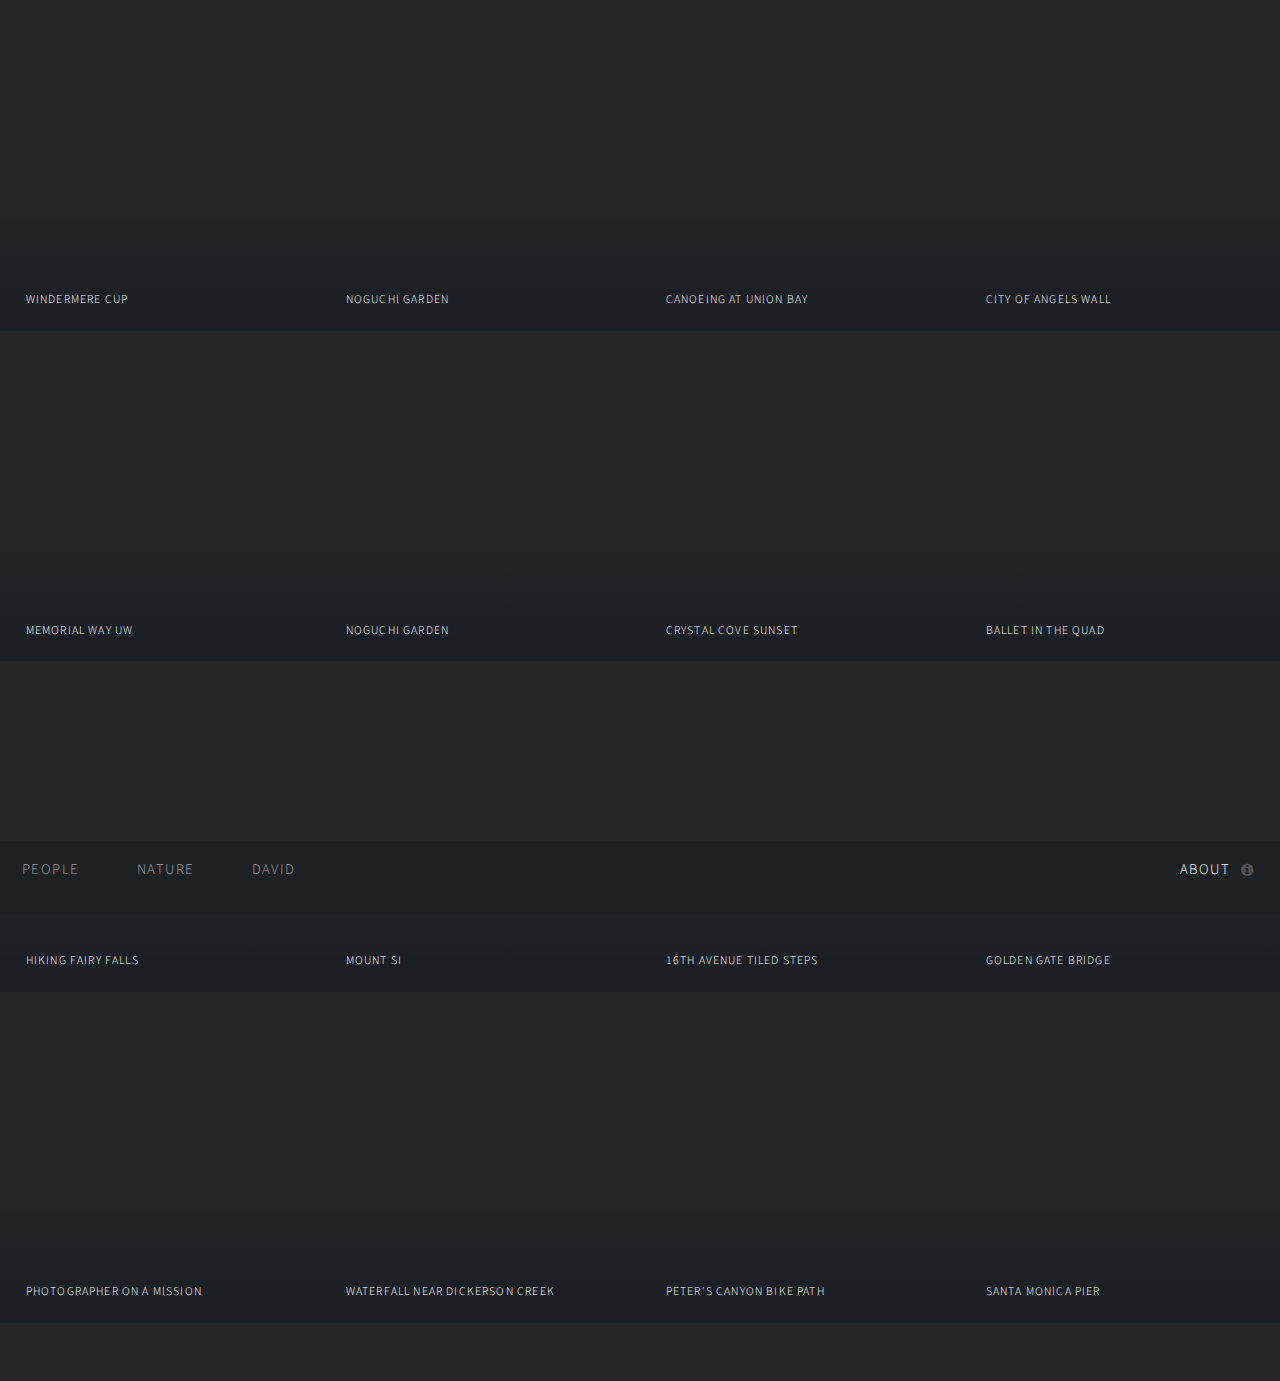
==== index.html @ 3e6b7080 "Initial push" ====
<!DOCTYPE HTML>
<!--
	Multiverse by HTML5 UP
	html5up.net | @ajlkn
	Free for personal and commercial use under the CCA 3.0 license (html5up.net/license)
-->
<html>
	<head>
		<title>Photo Gallery</title>
		<meta charset="utf-8" />
		<meta name="viewport" content="width=device-width, initial-scale=1, user-scalable=no" />
		<!--[if lte IE 8]><script src="assets/js/ie/html5shiv.js"></script><![endif]-->
		<link rel="stylesheet" href="assets/css/photoshoot.css" type="text/css"/>
		<!--[if lte IE 9]><link rel="stylesheet" href="assets/css/ie9.css" /><![endif]-->
		<!--[if lte IE 8]><link rel="stylesheet" href="assets/css/ie8.css" /><![endif]-->
	</head>
	<body>

		<!-- Wrapper -->
			<div id="wrapper">

				<!-- Header -->
					<header id="header">
						<h1><a href="index.html">People &nbsp &nbsp &nbsp &nbsp &nbsp &nbsp</a></h1>
						<h1><a href="nature.html">Nature &nbsp &nbsp &nbsp &nbsp &nbsp &nbsp</a></h1>
                        <h1><a href="david.html">David</a></h1>
						<nav>
							<ul>
								<li><a href="#footer" class="icon fa-info-circle">About</a></li>
							</ul>
						</nav>
					</header>

					<!-- Main -->
					<div id="main">
						<article class="thumb">
							<a href="https://goo.gl/KvIf8w" class="image"><img src="https://goo.gl/KvIf8w" alt="" /></a>
							<h2>Windermere Cup</h2>
						</article>
						<article class="thumb">
							<a href="https://goo.gl/eN8cBB" class="image"><img src="https://goo.gl/eN8cBB" alt="" /></a>
							<h2>Noguchi Garden</h2>
						</article>
						<article class="thumb">
							<a href="https://goo.gl/PukN90" class="image"><img src="https://goo.gl/PukN90" alt="" /></a>
							<h2>Canoeing at Union Bay</h2>
						</article>
						<article class="thumb">
							<a href="https://goo.gl/n98YCn" class="image"><img src="https://goo.gl/n98YCn" alt="" /></a>
							<h2>City of Angels Wall</h2>
						</article>
						<article class="thumb">
							<a href="https://goo.gl/LkSMUK" class="image"><img src="https://goo.gl/LkSMUK" alt="" /></a>
							<h2>Memorial Way UW</h2>
						</article>
						<article class="thumb">
							<a href="https://goo.gl/RG7tTa" class="image"><img src="https://goo.gl/RG7tTa" alt="" /></a>
							<h2>Noguchi Garden</h2>
						</article>
						<article class="thumb">
							<a href="https://goo.gl/xJsypk" class="image"><img src="https://goo.gl/xJsypk" alt="" /></a>
							<h2>Crystal Cove Sunset</h2>
						</article>
						<article class="thumb">
							<a href="https://goo.gl/u14JZe" class="image"><img src="https://goo.gl/u14JZe" alt="" /></a>
							<h2>Ballet in the Quad</h2>
						</article>
						<article class="thumb">
							<a href="https://goo.gl/VAD4bQ" class="image"><img src="https://goo.gl/VAD4bQ" alt="" /></a>
							<h2>Hiking Fairy Falls</h2>
						</article>
                        <article class="thumb">
							<a href="https://goo.gl/rqnykW" class="image"><img src="https://goo.gl/rqnykW" alt="" /></a>
							<h2>Mount Si</h2>
						</article>
                        <article class="thumb">
							<a href="https://goo.gl/Xr6bjG" class="image"><img src="https://goo.gl/Xr6bjG" alt="" /></a>
							<h2>16th Avenue Tiled Steps</h2>
						</article>
                        <article class="thumb">
							<a href="https://goo.gl/LsJgTW" class="image"><img src="https://goo.gl/LsJgTW" alt="" /></a>
							<h2>Golden Gate Bridge</h2>
						</article>
                        <article class="thumb">
							<a href="https://goo.gl/N512p6" class="image"><img src="https://goo.gl/N512p6" alt="" /></a>
							<h2>Photographer on a Mission</h2>
						</article>
                        <article class="thumb">
							<a href="https://goo.gl/uTKi2B" class="image"><img src="https://goo.gl/uTKi2B" alt="" /></a>
							<h2>Waterfall near Dickerson Creek</h2>
						</article>
                        <article class="thumb">
							<a href="https://goo.gl/XuB4xu" class="image"><img src="https://goo.gl/XuB4xu" alt="" /></a>
							<h2>Peter's Canyon Bike Path</h2>
						</article>
                        <article class="thumb">
							<a href="https://goo.gl/RSxoKt" class="image"><img src="https://goo.gl/RSxoKt" alt="" /></a>
							<h2>Santa Monica Pier</h2>
						</article>
					</div>

					<!-- Footer -->
						<footer id="footer" class="panel">
							<div class="inner split">
								<div>
									<section>
										<h2>Austin Quach</h2>
										<p>
											I'm currently a student at the University of Washington, Seattle studying physics. My hobbies include photography,
											web development, software development, mobile app development, music, and design. My main camera is a Canon t3i but I also use
										  iPhone 8 Plus and the Nexus 6P extensively as mobile cameras.
										</p>
									</section>
									<!--
									<section>
										<h2>Follow me on ...</h2>
										<ul class="icons">
											<li><a href="https://twitter.com/ryukiri1" class="icon fa-twitter"><span class="label">Twitter</span></a></li>
											<li><a href="https://www.instagram.com/ryukiri/" class="icon fa-instagram"><span class="label">Instagram</span></a></li>
											<li><a href="https://github.com/ryukiri" class="icon fa-github"><span class="label">GitHub</span></a></li>
											<li><a href="#" class="icon fa-linkedin"><span class="label">LinkedIn</span></a></li>
										</ul>
									</section>
									-->
									<p class="copyright">
										&copy; Austin Quach</a>
									</p>
								</div>
								<div>

									<!--
									<section>
										<h2>Get in touch</h2>
										<form method="post" action="#">
											<div class="field half first">
												<input type="text" name="name" id="name" placeholder="Name" />
											</div>
											<div class="field half">
												<input type="text" name="email" id="email" placeholder="Email" />
											</div>
											<div class="field">
												<textarea name="message" id="message" rows="4" placeholder="Message"></textarea>
											</div>
											<ul class="actions">
												<li><input type="submit" value="Send" class="special" /></li>
												<li><input type="reset" value="Reset" /></li>
											</ul>
										</form>
									</section>
									-->
								</div>
							</div>
						</footer>
				</div>

		<!-- Scripts -->
			<script src="assets/js/jquery.min.js"></script>
			<script src="assets/js/jquery.poptrox.min.js"></script>
			<script src="assets/js/skel.min.js"></script>
			<script src="assets/js/util.js"></script>
			<!--[if lte IE 8]><script src="assets/js/ie/respond.min.js"></script><![endif]-->
			<script src="assets/js/main.js"></script>

	</body>
</html>
---- assets/css/photoshoot.css ----
@import url(font-awesome.min.css);
@import url("https://fonts.googleapis.com/css?family=Source+Sans+Pro:300,300italic,400,400italic");

/*
	Multiverse by HTML5 UP
	html5up.net | @ajlkn
	Free for personal and commercial use under the CCA 3.0 license (html5up.net/license)
*/

/* Reset */

	html, body, div, span, applet, object, iframe, h1, h2, h3, h4, h5, h6, p, blockquote, pre, a, abbr, acronym, address, big, cite, code, del, dfn, em, img, ins, kbd, q, s, samp, small, strike, strong, sub, sup, tt, var, b, u, i, center, dl, dt, dd, ol, ul, li, fieldset, form, label, legend, table, caption, tbody, tfoot, thead, tr, th, td, article, aside, canvas, details, embed, figure, figcaption, footer, header, hgroup, menu, nav, output, ruby, section, summary, time, mark, audio, video {
		margin: 0;
		padding: 0;
		border: 0;
		font-size: 100%;
		font: inherit;
		vertical-align: baseline;
	}

	article, aside, details, figcaption, figure, footer, header, hgroup, menu, nav, section {
		display: block;
	}

	body {
		line-height: 1;
	}

	ol, ul {
		list-style: none;
	}

	blockquote, q {
		quotes: none;
	}

	blockquote:before, blockquote:after, q:before, q:after {
		content: '';
		content: none;
	}

	table {
		border-collapse: collapse;
		border-spacing: 0;
	}

	body {
		-webkit-text-size-adjust: none;
	}

/* Box Model */

	*, *:before, *:after {
		-moz-box-sizing: border-box;
		-webkit-box-sizing: border-box;
		box-sizing: border-box;
	}

	@-moz-keyframes spinner {
		0% {
			-moz-transform: rotate(0deg);
			-webkit-transform: rotate(0deg);
			-ms-transform: rotate(0deg);
			transform: rotate(0deg);
		}

		100% {
			-moz-transform: rotate(359deg);
			-webkit-transform: rotate(359deg);
			-ms-transform: rotate(359deg);
			transform: rotate(359deg);
		}
	}

	@-webkit-keyframes spinner {
		0% {
			-moz-transform: rotate(0deg);
			-webkit-transform: rotate(0deg);
			-ms-transform: rotate(0deg);
			transform: rotate(0deg);
		}

		100% {
			-moz-transform: rotate(359deg);
			-webkit-transform: rotate(359deg);
			-ms-transform: rotate(359deg);
			transform: rotate(359deg);
		}
	}

	@-ms-keyframes spinner {
		0% {
			-moz-transform: rotate(0deg);
			-webkit-transform: rotate(0deg);
			-ms-transform: rotate(0deg);
			transform: rotate(0deg);
		}

		100% {
			-moz-transform: rotate(359deg);
			-webkit-transform: rotate(359deg);
			-ms-transform: rotate(359deg);
			transform: rotate(359deg);
		}
	}

	@keyframes spinner {
		0% {
			-moz-transform: rotate(0deg);
			-webkit-transform: rotate(0deg);
			-ms-transform: rotate(0deg);
			transform: rotate(0deg);
		}

		100% {
			-moz-transform: rotate(359deg);
			-webkit-transform: rotate(359deg);
			-ms-transform: rotate(359deg);
			transform: rotate(359deg);
		}
	}

/* Basic */

	@-ms-viewport {
		width: device-width;
	}

	body {
		-ms-overflow-style: scrollbar;
	}

	@media screen and (max-width: 480px) {

		html, body {
			min-width: 320px;
		}

	}

	body {
		background: #242629;
	}

		body.loading *, body.loading *:before, body.loading *:after {
			-moz-animation: none !important;
			-webkit-animation: none !important;
			-ms-animation: none !important;
			animation: none !important;
			-moz-transition: none !important;
			-webkit-transition: none !important;
			-ms-transition: none !important;
			transition: none !important;
		}

		body.resizing *, body.resizing *:before, body.resizing *:after {
			-moz-animation: none !important;
			-webkit-animation: none !important;
			-ms-animation: none !important;
			animation: none !important;
			-moz-transition: none !important;
			-webkit-transition: none !important;
			-ms-transition: none !important;
			transition: none !important;
		}

/* Type */

	body, input, select, textarea {
		color: #a0a0a1;
		font-family: "Source Sans Pro", Helvetica, sans-serif;
		font-size: 15pt;
		font-weight: 300;
		letter-spacing: 0.025em;
		line-height: 1.65;
	}

		@media screen and (max-width: 1680px) {

			body, input, select, textarea {
				font-size: 11pt;
			}

		}

	a {
		-moz-transition: color 0.2s ease-in-out, border-bottom-color 0.2s ease-in-out;
		-webkit-transition: color 0.2s ease-in-out, border-bottom-color 0.2s ease-in-out;
		-ms-transition: color 0.2s ease-in-out, border-bottom-color 0.2s ease-in-out;
		transition: color 0.2s ease-in-out, border-bottom-color 0.2s ease-in-out;
		border-bottom: dotted 1px;
		color: #34a58e;
		text-decoration: none;
	}

		a:hover {
			border-bottom-color: transparent;
			color: #34a58e !important;
		}

	strong, b {
		color: #ffffff;
		font-weight: 300;
	}

	em, i {
		font-style: italic;
	}

	p {
		margin: 0 0 2em 0;
	}

	h1, h2, h3, h4, h5, h6 {
		color: #ffffff;
		font-weight: 300;
		letter-spacing: 0.1em;
		line-height: 1.5;
		margin: 0 0 1em 0;
		text-transform: uppercase;
	}

		h1 a, h2 a, h3 a, h4 a, h5 a, h6 a {
			color: inherit;
			text-decoration: none;
		}

	h1 {
		font-size: 2em;
	}

	h2 {
		font-size: 1.25em;
	}

	h3 {
		font-size: 1.1em;
	}

	h4 {
		font-size: 1em;
	}

	h5 {
		font-size: 0.9em;
	}

	h6 {
		font-size: 0.7em;
	}

	@media screen and (max-width: 736px) {

		h2 {
			font-size: 1em;
		}

		h3 {
			font-size: 0.9em;
		}

		h4 {
			font-size: 0.8em;
		}

		h5 {
			font-size: 0.7em;
		}

		h6 {
			font-size: 0.7em;
		}

	}

	sub {
		font-size: 0.8em;
		position: relative;
		top: 0.5em;
	}

	sup {
		font-size: 0.8em;
		position: relative;
		top: -0.5em;
	}

	blockquote {
		border-left: 4px #36383c;
		font-style: italic;
		margin: 0 0 2em 0;
		padding: 0.5em 0 0.5em 2em;
	}

	code {
		background: #34363b;
		border: solid 1px #36383c;
		font-family: "Courier New", monospace;
		font-size: 0.9em;
		margin: 0 0.25em;
		padding: 0.25em 0.65em;
	}

	pre {
		-webkit-overflow-scrolling: touch;
		font-family: "Courier New", monospace;
		font-size: 0.9em;
		margin: 0 0 2em 0;
	}

		pre code {
			display: block;
			line-height: 1.75;
			padding: 1em 1.5em;
			overflow-x: auto;
		}

	hr {
		border: 0;
		border-bottom: solid 1px #36383c;
		margin: 2em 0;
	}

		hr.major {
			margin: 3em 0;
		}

	.align-left {
		text-align: left;
	}

	.align-center {
		text-align: center;
	}

	.align-right {
		text-align: right;
	}

/* Button */

	input[type="submit"],
	input[type="reset"],
	input[type="button"],
	button,
	.button {
		-moz-appearance: none;
		-webkit-appearance: none;
		-ms-appearance: none;
		appearance: none;
		-moz-transition: background-color 0.2s ease-in-out, box-shadow 0.2s ease-in-out, color 0.2s ease-in-out;
		-webkit-transition: background-color 0.2s ease-in-out, box-shadow 0.2s ease-in-out, color 0.2s ease-in-out;
		-ms-transition: background-color 0.2s ease-in-out, box-shadow 0.2s ease-in-out, color 0.2s ease-in-out;
		transition: background-color 0.2s ease-in-out, box-shadow 0.2s ease-in-out, color 0.2s ease-in-out;
		background-color: transparent;
		border: 0;
		border-radius: 0;
		box-shadow: inset 0 0 0 2px #36383c;
		color: #ffffff !important;
		cursor: pointer;
		display: inline-block;
		font-size: 0.9em;
		font-weight: 300;
		height: 3.05556em;
		letter-spacing: 0.1em;
		line-height: 3.05556em;
		padding: 0 2.5em;
		text-align: center;
		text-decoration: none;
		text-transform: uppercase;
		white-space: nowrap;
	}

		input[type="submit"]:hover,
		input[type="reset"]:hover,
		input[type="button"]:hover,
		button:hover,
		.button:hover {
			box-shadow: inset 0 0 0 2px #34a58e;
			color: #34a58e !important;
		}

			input[type="submit"]:hover:active,
			input[type="reset"]:hover:active,
			input[type="button"]:hover:active,
			button:hover:active,
			.button:hover:active {
				background-color: rgba(52, 165, 142, 0.15);
				color: #34a58e !important;
			}

		input[type="submit"].icon,
		input[type="reset"].icon,
		input[type="button"].icon,
		button.icon,
		.button.icon {
			padding-left: 1.35em;
		}

			input[type="submit"].icon:before,
			input[type="reset"].icon:before,
			input[type="button"].icon:before,
			button.icon:before,
			.button.icon:before {
				margin-right: 0.5em;
			}

		input[type="submit"].fit,
		input[type="reset"].fit,
		input[type="button"].fit,
		button.fit,
		.button.fit {
			display: block;
			margin: 0 0 1em 0;
			width: 100%;
		}

		input[type="submit"].small,
		input[type="reset"].small,
		input[type="button"].small,
		button.small,
		.button.small {
			font-size: 0.8em;
		}

		input[type="submit"].big,
		input[type="reset"].big,
		input[type="button"].big,
		button.big,
		.button.big {
			font-size: 1.35em;
		}

		input[type="submit"].special,
		input[type="reset"].special,
		input[type="button"].special,
		button.special,
		.button.special {
			background-color: #34a58e;
			box-shadow: none;
		}

			input[type="submit"].special:hover,
			input[type="reset"].special:hover,
			input[type="button"].special:hover,
			button.special:hover,
			.button.special:hover {
				background-color: #47c5ab;
				color: #ffffff !important;
			}

				input[type="submit"].special:hover:active,
				input[type="reset"].special:hover:active,
				input[type="button"].special:hover:active,
				button.special:hover:active,
				.button.special:hover:active {
					background-color: #287e6d;
				}

		input[type="submit"].disabled, input[type="submit"]:disabled,
		input[type="reset"].disabled,
		input[type="reset"]:disabled,
		input[type="button"].disabled,
		input[type="button"]:disabled,
		button.disabled,
		button:disabled,
		.button.disabled,
		.button:disabled {
			-moz-pointer-events: none;
			-webkit-pointer-events: none;
			-ms-pointer-events: none;
			pointer-events: none;
			opacity: 0.35;
		}

/* Form */

	form {
		margin: 0 0 2em 0;
	}

		form .field {
			margin: 0 0 1.3em 0;
		}

			form .field.half {
				float: left;
				padding: 0 0 0 0.65em;
				width: 50%;
			}

				form .field.half.first {
					padding: 0 0.65em 0 0;
				}

		form > .actions {
			margin: 1.5em 0 0 0 !important;
		}

		@media screen and (max-width: 736px) {

			form .field.half {
				float: none;
				padding: 0;
				width: 100%;
			}

				form .field.half.first {
					padding: 0;
				}

		}

	label {
		color: #ffffff;
		display: block;
		font-size: 0.9em;
		font-weight: 300;
		margin: 0 0 1em 0;
	}

	input[type="text"],
	input[type="password"],
	input[type="email"],
	input[type="tel"],
	input[type="search"],
	input[type="url"],
	select,
	textarea {
		-moz-appearance: none;
		-webkit-appearance: none;
		-ms-appearance: none;
		appearance: none;
		background: #34363b;
		border: 0;
		border-radius: 0;
		color: #a0a0a1;
		display: block;
		outline: 0;
		padding: 0 1em;
		text-decoration: none;
		width: 100%;
	}

		input[type="text"]:invalid,
		input[type="password"]:invalid,
		input[type="email"]:invalid,
		input[type="tel"]:invalid,
		input[type="search"]:invalid,
		input[type="url"]:invalid,
		select:invalid,
		textarea:invalid {
			box-shadow: none;
		}

		input[type="text"]:focus,
		input[type="password"]:focus,
		input[type="email"]:focus,
		input[type="tel"]:focus,
		input[type="search"]:focus,
		input[type="url"]:focus,
		select:focus,
		textarea:focus {
			box-shadow: inset 0 0 0 2px #34a58e;
		}

	.select-wrapper {
		text-decoration: none;
		display: block;
		position: relative;
	}

		.select-wrapper:before {
			-moz-osx-font-smoothing: grayscale;
			-webkit-font-smoothing: antialiased;
			font-family: FontAwesome;
			font-style: normal;
			font-weight: normal;
			text-transform: none !important;
		}

		.select-wrapper:before {
			color: #36383c;
			content: '\f078';
			display: block;
			height: 2.75em;
			line-height: 2.75em;
			pointer-events: none;
			position: absolute;
			right: 0;
			text-align: center;
			top: 0;
			width: 2.75em;
		}

		.select-wrapper select::-ms-expand {
			display: none;
		}

	input[type="text"],
	input[type="password"],
	input[type="email"],
	input[type="tel"],
	input[type="search"],
	input[type="url"],
	select {
		height: 2.75em;
	}

	textarea {
		padding: 0.75em 1em;
	}

	input[type="checkbox"],
	input[type="radio"] {
		-moz-appearance: none;
		-webkit-appearance: none;
		-ms-appearance: none;
		appearance: none;
		display: block;
		float: left;
		margin-right: -2em;
		opacity: 0;
		width: 1em;
		z-index: -1;
	}

		input[type="checkbox"] + label,
		input[type="radio"] + label {
			text-decoration: none;
			color: #a0a0a1;
			cursor: pointer;
			display: inline-block;
			font-size: 1em;
			font-weight: 300;
			padding-left: 2.4em;
			padding-right: 0.75em;
			position: relative;
		}

			input[type="checkbox"] + label:before,
			input[type="radio"] + label:before {
				-moz-osx-font-smoothing: grayscale;
				-webkit-font-smoothing: antialiased;
				font-family: FontAwesome;
				font-style: normal;
				font-weight: normal;
				text-transform: none !important;
			}

			input[type="checkbox"] + label:before,
			input[type="radio"] + label:before {
				background: #34363b;
				content: '';
				display: inline-block;
				height: 1.65em;
				left: 0;
				line-height: 1.58125em;
				position: absolute;
				text-align: center;
				top: 0;
				width: 1.65em;
			}

		input[type="checkbox"]:checked + label:before,
		input[type="radio"]:checked + label:before {
			background: #34a58e;
			border-color: #34a58e;
			color: #ffffff;
			content: '\f00c';
		}

		input[type="checkbox"]:focus + label:before,
		input[type="radio"]:focus + label:before {
			box-shadow: 0 0 0 2px #34a58e;
		}

	input[type="radio"] + label:before {
		border-radius: 100%;
	}

	::-webkit-input-placeholder {
		color: #707071 !important;
		opacity: 1.0;
	}

	:-moz-placeholder {
		color: #707071 !important;
		opacity: 1.0;
	}

	::-moz-placeholder {
		color: #707071 !important;
		opacity: 1.0;
	}

	:-ms-input-placeholder {
		color: #707071 !important;
		opacity: 1.0;
	}

	.formerize-placeholder {
		color: #707071 !important;
		opacity: 1.0;
	}

/* Icon */

	.icon {
		text-decoration: none;
		border-bottom: none;
		position: relative;
	}

		.icon:before {
			-moz-osx-font-smoothing: grayscale;
			-webkit-font-smoothing: antialiased;
			font-family: FontAwesome;
			font-style: normal;
			font-weight: normal;
			text-transform: none !important;
		}

		.icon > .label {
			display: none;
		}

/* List */

	ol {
		list-style: decimal;
		margin: 0 0 2em 0;
		padding-left: 1.25em;
	}

		ol li {
			padding-left: 0.25em;
		}

	ul {
		list-style: disc;
		margin: 0 0 2em 0;
		padding-left: 1em;
	}

		ul li {
			padding-left: 0.5em;
		}

		ul.alt {
			list-style: none;
			padding-left: 0;
		}

			ul.alt li {
				border-top: solid 1px #36383c;
				padding: 0.5em 0;
			}

				ul.alt li:first-child {
					border-top: 0;
					padding-top: 0;
				}

		ul.icons {
			cursor: default;
			list-style: none;
			padding-left: 0;
		}

			ul.icons li {
				display: inline-block;
				padding: 0 1em 0 0;
			}

				ul.icons li:last-child {
					padding-right: 0;
				}

				ul.icons li .icon {
					color: #505051;
				}

					ul.icons li .icon:before {
						font-size: 1.5em;
					}

		ul.actions {
			cursor: default;
			list-style: none;
			padding-left: 0;
		}

			ul.actions li {
				display: inline-block;
				padding: 0 1em 0 0;
				vertical-align: middle;
			}

				ul.actions li:last-child {
					padding-right: 0;
				}

			ul.actions.small li {
				padding: 0 0.5em 0 0;
			}

			ul.actions.vertical li {
				display: block;
				padding: 1em 0 0 0;
			}

				ul.actions.vertical li:first-child {
					padding-top: 0;
				}

				ul.actions.vertical li > * {
					margin-bottom: 0;
				}

			ul.actions.vertical.small li {
				padding: 0.5em 0 0 0;
			}

				ul.actions.vertical.small li:first-child {
					padding-top: 0;
				}

			ul.actions.fit {
				display: table;
				margin-left: -1em;
				padding: 0;
				table-layout: fixed;
				width: calc(100% + 1em);
			}

				ul.actions.fit li {
					display: table-cell;
					padding: 0 0 0 1em;
				}

					ul.actions.fit li > * {
						margin-bottom: 0;
					}

				ul.actions.fit.small {
					margin-left: -0.5em;
					width: calc(100% + 0.5em);
				}

					ul.actions.fit.small li {
						padding: 0 0 0 0.5em;
					}

			@media screen and (max-width: 480px) {

				ul.actions {
					margin: 0 0 2em 0;
				}

					ul.actions li {
						padding: 1em 0 0 0;
						display: block;
						text-align: center;
						width: 100%;
					}

						ul.actions li:first-child {
							padding-top: 0;
						}

						ul.actions li > * {
							width: 100%;
							margin: 0 !important;
						}

							ul.actions li > *.icon:before {
								margin-left: -2em;
							}

					ul.actions.small li {
						padding: 0.5em 0 0 0;
					}

						ul.actions.small li:first-child {
							padding-top: 0;
						}

			}

	dl {
		margin: 0 0 2em 0;
	}

		dl dt {
			display: block;
			font-weight: 300;
			margin: 0 0 1em 0;
		}

		dl dd {
			margin-left: 2em;
		}

/* Table */

	.table-wrapper {
		-webkit-overflow-scrolling: touch;
		overflow-x: auto;
	}

	table {
		margin: 0 0 2em 0;
		width: 100%;
	}

		table tbody tr {
			border: solid 1px #36383c;
			border-left: 0;
			border-right: 0;
		}

			table tbody tr:nth-child(2n + 1) {
				background-color: #34363b;
			}

		table td {
			padding: 0.75em 0.75em;
		}

		table th {
			color: #ffffff;
			font-size: 0.9em;
			font-weight: 300;
			padding: 0 0.75em 0.75em 0.75em;
			text-align: left;
		}

		table thead {
			border-bottom: solid 2px #36383c;
		}

		table tfoot {
			border-top: solid 2px #36383c;
		}

		table.alt {
			border-collapse: separate;
		}

			table.alt tbody tr td {
				border: solid 1px #36383c;
				border-left-width: 0;
				border-top-width: 0;
			}

				table.alt tbody tr td:first-child {
					border-left-width: 1px;
				}

			table.alt tbody tr:first-child td {
				border-top-width: 1px;
			}

			table.alt thead {
				border-bottom: 0;
			}

			table.alt tfoot {
				border-top: 0;
			}

/* Panel */

	.panel {
		padding: 4em 4em 2em 4em ;
		-moz-transform: translateY(100vh);
		-webkit-transform: translateY(100vh);
		-ms-transform: translateY(100vh);
		transform: translateY(100vh);
		-moz-transition: -moz-transform 0.5s ease;
		-webkit-transition: -webkit-transform 0.5s ease;
		-ms-transition: -ms-transform 0.5s ease;
		transition: transform 0.5s ease;
		-webkit-overflow-scrolling: touch;
		background: rgba(36, 38, 41, 0.975);
		bottom: 4em;
		left: 0;
		max-height: calc(80vh - 4em);
		overflow-y: auto;
		position: fixed;
		width: 100%;
		z-index: 10001;
	}

		.panel.active {
			-moz-transform: translateY(1px);
			-webkit-transform: translateY(1px);
			-ms-transform: translateY(1px);
			transform: translateY(1px);
		}

		.panel > .inner {
			margin: 0 auto;
			max-width: 100%;
			width: 75em;
		}

			.panel > .inner.split {
				display: -moz-flex;
				display: -webkit-flex;
				display: -ms-flex;
				display: flex;
			}

				.panel > .inner.split > div {
					margin-left: 4em;
					width: 50%;
				}

				.panel > .inner.split > :first-child {
					margin-left: 0;
				}

		.panel > .closer {
			-moz-transition: opacity 0.2s ease-in-out;
			-webkit-transition: opacity 0.2s ease-in-out;
			-ms-transition: opacity 0.2s ease-in-out;
			transition: opacity 0.2s ease-in-out;
			background-image: url("images/close.svg");
			background-position: center;
			background-repeat: no-repeat;
			background-size: 3em;
			cursor: pointer;
			height: 5em;
			opacity: 0.25;
			position: absolute;
			right: 0;
			top: 0;
			width: 5em;
			z-index: 2;
		}

			.panel > .closer:hover {
				opacity: 1.0;
			}

		@media screen and (max-width: 1280px) {

			.panel {
				padding: 3em 3em 1em 3em ;
			}

				.panel > .inner.split > div {
					margin-left: 3em;
				}

				.panel > .closer {
					background-size: 2.5em;
					background-position: 75% 25%;
				}

		}

		@media screen and (max-width: 980px) {

			.panel > .inner.split {
				-moz-flex-direction: column;
				-webkit-flex-direction: column;
				-ms-flex-direction: column;
				flex-direction: column;
			}

				.panel > .inner.split > div {
					margin-left: 0;
					width: 100%;
				}

		}

		@media screen and (max-width: 736px) {

			.panel {
				-moz-transform: translateY(-100vh);
				-webkit-transform: translateY(-100vh);
				-ms-transform: translateY(-100vh);
				transform: translateY(-100vh);
				padding: 4em 2em 2em 2em ;
				bottom: auto;
				top: calc(4em - 1px);
			}

				.panel.active {
					-moz-transform: translateY(0);
					-webkit-transform: translateY(0);
					-ms-transform: translateY(0);
					transform: translateY(0);
				}

		}

/* Poptrox Popup */

	.poptrox-overlay {
		-webkit-tap-highlight-color: rgba(255, 255, 255, 0);
	}

	.poptrox-popup {
		background: rgba(31, 34, 36, 0.925);
		box-shadow: 0 1em 3em 0.5em rgba(0, 0, 0, 0.25);
		cursor: default;
	}

		.poptrox-popup:before {
			-moz-transition: opacity 0.2s ease-in-out;
			-webkit-transition: opacity 0.2s ease-in-out;
			-ms-transition: opacity 0.2s ease-in-out;
			transition: opacity 0.2s ease-in-out;
			background-image: -moz-linear-gradient(to left, rgba(31,34,36,0.35), rgba(31,34,36,0) 10em, rgba(31,34,36,0)), -moz-linear-gradient(to right, rgba(31,34,36,0.35), rgba(31,34,36,0) 10em, rgba(31,34,36,0));
			background-image: -webkit-linear-gradient(to left, rgba(31,34,36,0.35), rgba(31,34,36,0) 10em, rgba(31,34,36,0)), -webkit-linear-gradient(to right, rgba(31,34,36,0.35), rgba(31,34,36,0) 10em, rgba(31,34,36,0));
			background-image: -ms-linear-gradient(to left, rgba(31,34,36,0.35), rgba(31,34,36,0) 10em, rgba(31,34,36,0)), -ms-linear-gradient(to right, rgba(31,34,36,0.35), rgba(31,34,36,0) 10em, rgba(31,34,36,0));
			background-image: linear-gradient(to left, rgba(31,34,36,0.35), rgba(31,34,36,0) 10em, rgba(31,34,36,0)), linear-gradient(to right, rgba(31,34,36,0.35), rgba(31,34,36,0) 10em, rgba(31,34,36,0));
			content: '';
			display: block;
			height: 100%;
			left: 0;
			position: absolute;
			top: 0;
			width: 100%;
			z-index: 1;
			opacity: 1;
		}

		.poptrox-popup .closer {
			-moz-transition: opacity 0.2s ease-in-out;
			-webkit-transition: opacity 0.2s ease-in-out;
			-ms-transition: opacity 0.2s ease-in-out;
			transition: opacity 0.2s ease-in-out;
			background-image: url("images/close.svg");
			background-position: center;
			background-repeat: no-repeat;
			background-size: 3em;
			height: 5em;
			opacity: 0;
			position: absolute;
			right: 0;
			top: 0;
			width: 5em;
			z-index: 2;
		}

		.poptrox-popup .nav-previous,
		.poptrox-popup .nav-next {
			-moz-transition: opacity 0.2s ease-in-out;
			-webkit-transition: opacity 0.2s ease-in-out;
			-ms-transition: opacity 0.2s ease-in-out;
			transition: opacity 0.2s ease-in-out;
			background-image: url("images/arrow.svg");
			background-position: center;
			background-repeat: no-repeat;
			background-size: 5em;
			cursor: pointer;
			height: 8em;
			margin-top: -4em;
			opacity: 0;
			position: absolute;
			top: 50%;
			width: 6em;
			z-index: 2;
		}

		.poptrox-popup .nav-previous {
			-moz-transform: scaleX(-1);
			-webkit-transform: scaleX(-1);
			-ms-transform: scaleX(-1);
			transform: scaleX(-1);
			left: 0;
		}

		.poptrox-popup .nav-next {
			right: 0;
		}

		.poptrox-popup .caption {
			padding: 2em 2em 0.1em 2em ;
			background-image: -moz-linear-gradient(to top, rgba(16,16,16,0.45) 25%, rgba(16,16,16,0) 100%);
			background-image: -webkit-linear-gradient(to top, rgba(16,16,16,0.45) 25%, rgba(16,16,16,0) 100%);
			background-image: -ms-linear-gradient(to top, rgba(16,16,16,0.45) 25%, rgba(16,16,16,0) 100%);
			background-image: linear-gradient(to top, rgba(16,16,16,0.45) 25%, rgba(16,16,16,0) 100%);
			bottom: 0;
			cursor: default;
			left: 0;
			position: absolute;
			text-align: left;
			width: 100%;
			z-index: 2;
		}

			.poptrox-popup .caption h2, .poptrox-popup .caption h3, .poptrox-popup .caption h4, .poptrox-popup .caption h5, .poptrox-popup .caption h6 {
				margin: 0 0 0.5em 0;
			}

			.poptrox-popup .caption p {
				color: #ffffff;
			}

		.poptrox-popup .loader {
			-moz-animation: spinner 1s infinite linear !important;
			-webkit-animation: spinner 1s infinite linear !important;
			-ms-animation: spinner 1s infinite linear !important;
			animation: spinner 1s infinite linear !important;
			background-image: url("images/spinner.svg");
			background-position: center;
			background-repeat: no-repeat;
			background-size: contain;
			display: block;
			font-size: 2em;
			height: 2em;
			left: 50%;
			line-height: 2em;
			margin: -1em 0 0 -1em;
			opacity: 0.25;
			position: absolute;
			text-align: center;
			top: 50%;
			width: 2em;
		}

		.poptrox-popup:hover .closer,
		.poptrox-popup:hover .nav-previous,
		.poptrox-popup:hover .nav-next {
			opacity: 0.5;
		}

			.poptrox-popup:hover .closer:hover,
			.poptrox-popup:hover .nav-previous:hover,
			.poptrox-popup:hover .nav-next:hover {
				opacity: 1.0;
			}

		.poptrox-popup.loading:before {
			opacity: 0;
		}

		body.touch .poptrox-popup .closer,
		body.touch .poptrox-popup .nav-previous,
		body.touch .poptrox-popup .nav-next {
			opacity: 1.0 !important;
		}

		@media screen and (max-width: 980px) {

			.poptrox-popup .closer {
				background-size: 3em;
			}

			.poptrox-popup .nav-previous,
			.poptrox-popup .nav-next {
				background-size: 4em;
			}

		}

		@media screen and (max-width: 736px) {

			.poptrox-popup:before {
				display: none;
			}

			.poptrox-popup .caption {
				display: none !important;
			}

			.poptrox-popup .closer,
			.poptrox-popup .nav-previous,
			.poptrox-popup .nav-next {
				display: none !important;
			}

		}

/* Wrapper */

	#wrapper {
		-moz-transition: -moz-filter 0.5s ease, -webkit-filter 0.5s ease, -ms-filter 0.5s ease, -moz-filter 0.5s ease;
		-webkit-transition: -moz-filter 0.5s ease, -webkit-filter 0.5s ease, -ms-filter 0.5s ease, -webkit-filter 0.5s ease;
		-ms-transition: -moz-filter 0.5s ease, -webkit-filter 0.5s ease, -ms-filter 0.5s ease, -ms-filter 0.5s ease;
		transition: -moz-filter 0.5s ease, -webkit-filter 0.5s ease, -ms-filter 0.5s ease, filter 0.5s ease;
		position: relative;
	}

		#wrapper:after {
			-moz-pointer-events: none;
			-webkit-pointer-events: none;
			-ms-pointer-events: none;
			pointer-events: none;
			-moz-transition: opacity 0.5s ease, visibility 0.5s;
			-webkit-transition: opacity 0.5s ease, visibility 0.5s;
			-ms-transition: opacity 0.5s ease, visibility 0.5s;
			transition: opacity 0.5s ease, visibility 0.5s;
			background: rgba(36, 38, 41, 0.5);
			content: '';
			display: block;
			height: 100%;
			left: 0;
			opacity: 0;
			position: absolute;
			top: 0;
			visibility: hidden;
			width: 100%;
			z-index: 1;
		}

			body.ie #wrapper:after {
				background: rgba(36, 38, 41, 0.8);
			}

		body.modal-active #wrapper {
			-moz-filter: blur(8px);
			-webkit-filter: blur(8px);
			-ms-filter: blur(8px);
			filter: blur(8px);
		}

			body.modal-active #wrapper:after {
				-moz-pointer-events: auto;
				-webkit-pointer-events: auto;
				-ms-pointer-events: auto;
				pointer-events: auto;
				opacity: 1;
				visibility: visible;
				z-index: 10003;
			}

		#wrapper:before {
			-moz-animation: spinner 1s infinite linear !important;
			-webkit-animation: spinner 1s infinite linear !important;
			-ms-animation: spinner 1s infinite linear !important;
			animation: spinner 1s infinite linear !important;
			-moz-pointer-events: none;
			-webkit-pointer-events: none;
			-ms-pointer-events: none;
			pointer-events: none;
			-moz-transition: top 0.75s ease-in-out, opacity 0.35s ease-out, visibility 0.35s;
			-webkit-transition: top 0.75s ease-in-out, opacity 0.35s ease-out, visibility 0.35s;
			-ms-transition: top 0.75s ease-in-out, opacity 0.35s ease-out, visibility 0.35s;
			transition: top 0.75s ease-in-out, opacity 0.35s ease-out, visibility 0.35s;
			background-image: url("images/spinner.svg");
			background-position: center;
			background-repeat: no-repeat;
			background-size: contain;
			content: '';
			display: block;
			font-size: 2em;
			height: 2em;
			left: 50%;
			line-height: 2em;
			margin: -1em 0 0 -1em;
			opacity: 0;
			position: fixed;
			text-align: center;
			top: 75%;
			visibility: hidden;
			width: 2em;
		}

		body.loading #wrapper:before {
			-moz-transition: opacity 1s ease-out !important;
			-webkit-transition: opacity 1s ease-out !important;
			-ms-transition: opacity 1s ease-out !important;
			transition: opacity 1s ease-out !important;
			-moz-transition-delay: 0.5s !important;
			-webkit-transition-delay: 0.5s !important;
			-ms-transition-delay: 0.5s !important;
			transition-delay: 0.5s !important;
			opacity: 0.25;
			top: 50%;
			visibility: visible;
		}

/* Header */

	body {
		padding: 0 0 4em 0;
	}

	#header {
		-moz-transform: translateY(0);
		-webkit-transform: translateY(0);
		-ms-transform: translateY(0);
		transform: translateY(0);
		-moz-transition: -moz-transform 1s ease;
		-webkit-transition: -webkit-transform 1s ease;
		-ms-transition: -ms-transform 1s ease;
		transition: transform 1s ease;
		-moz-user-select: none;
		-ms-user-select: none;
		-webkit-user-select: none;
		background: #1f2224;
		bottom: -1em;
		height: 5em;
		left: 0;
		line-height: 4em;
		padding: 0 1.5em;
		position: fixed;
		user-select: none;
		width: 100%;
		z-index: 10002;
	}

		body.loading #header {
			-moz-transform: translateY(4em);
			-webkit-transform: translateY(4em);
			-ms-transform: translateY(4em);
			transform: translateY(4em);
		}

		#header h1 {
			color: #a0a0a1;
			display: inline-block;
			font-size: 1em;
			line-height: 1;
			margin: 0;
			vertical-align: middle;
		}

			#header h1 a {
				border: 0;
				color: inherit;
			}

				#header h1 a:hover {
					color: inherit !important;
				}

		#header nav {
			position: absolute;
			right: 0;
			top: 0;
		}

			#header nav > ul {
				list-style: none;
				margin: 0;
				padding: 0;
			}

				#header nav > ul > li {
					display: inline-block;
					padding: 0;
				}

					#header nav > ul > li a {
						-moz-transition: background-color 0.5s ease;
						-webkit-transition: background-color 0.5s ease;
						-ms-transition: background-color 0.5s ease;
						transition: background-color 0.5s ease;
						border: 0;
						color: #ffffff;
						display: inline-block;
						letter-spacing: 0.1em;
						padding: 0 1.65em;
						text-transform: uppercase;
					}

						#header nav > ul > li a.icon:before {
							color: #505051;
							float: right;
							margin-left: 0.75em;
						}

						#header nav > ul > li a:hover {
							color: #ffffff !important;
						}

						#header nav > ul > li a.active {
							background-color: #242629;
						}

	@media screen and (max-width: 736px) {

		body {
			padding: 4em 0 0 0;
		}

		#header {
			-moz-transform: translateY(0);
			-webkit-transform: translateY(0);
			-ms-transform: translateY(0);
			transform: translateY(0);
			bottom: auto;
			height: 4em;
			padding: 0 1em;
			top: 0;
		}

			body.loading #header {
				-moz-transform: translateY(-3.4em);
				-webkit-transform: translateY(-3.4em);
				-ms-transform: translateY(-3.4em);
				transform: translateY(-3.4em);
			}

			#header h1 {
				font-size: 0.9em;
			}

			#header nav > ul > li a {
				font-size: 0.9em;
				padding: 0 1.15em;
			}

	}

/* Main */

	#main {
		-moz-transition: -moz-filter 0.5s ease, -webkit-filter 0.5s ease, -ms-filter 0.5s ease, -moz-filter 0.5s ease;
		-webkit-transition: -moz-filter 0.5s ease, -webkit-filter 0.5s ease, -ms-filter 0.5s ease, -webkit-filter 0.5s ease;
		-ms-transition: -moz-filter 0.5s ease, -webkit-filter 0.5s ease, -ms-filter 0.5s ease, -ms-filter 0.5s ease;
		transition: -moz-filter 0.5s ease, -webkit-filter 0.5s ease, -ms-filter 0.5s ease, filter 0.5s ease;
		display: -moz-flex;
		display: -webkit-flex;
		display: -ms-flex;
		display: flex;
		-moz-flex-wrap: wrap;
		-webkit-flex-wrap: wrap;
		-ms-flex-wrap: wrap;
		flex-wrap: wrap;
		-webkit-tap-highlight-color: rgba(255, 255, 255, 0);
	}

		#main .thumb {
			-moz-transition: opacity 1.25s ease-in-out;
			-webkit-transition: opacity 1.25s ease-in-out;
			-ms-transition: opacity 1.25s ease-in-out;
			transition: opacity 1.25s ease-in-out;
			-moz-pointer-events: auto;
			-webkit-pointer-events: auto;
			-ms-pointer-events: auto;
			pointer-events: auto;
			-webkit-tap-highlight-color: rgba(255, 255, 255, 0);
			opacity: 1;
			overflow: hidden;
			position: relative;
		}

			#main .thumb:after {
				background-image: -moz-linear-gradient(to top, rgba(10,17,25,0.35) 5%, rgba(10,17,25,0) 35%);
				background-image: -webkit-linear-gradient(to top, rgba(10,17,25,0.35) 5%, rgba(10,17,25,0) 35%);
				background-image: -ms-linear-gradient(to top, rgba(10,17,25,0.35) 5%, rgba(10,17,25,0) 35%);
				background-image: linear-gradient(to top, rgba(10,17,25,0.35) 5%, rgba(10,17,25,0) 35%);
				-moz-pointer-events: none;
				-webkit-pointer-events: none;
				-ms-pointer-events: none;
				pointer-events: none;
				background-size: cover;
				content: '';
				display: block;
				height: 100%;
				left: 0;
				position: absolute;
				top: 0;
				width: 100%;
			}

			#main .thumb > .image {
				-webkit-tap-highlight-color: rgba(255, 255, 255, 0);
				background-position: center;
				background-repeat: no-repeat;
				background-size: cover;
				border: 0;
				height: 100%;
				left: 0;
				position: absolute;
				top: 0;
				width: 100%;
			}

			#main .thumb > h2 {
				-moz-pointer-events: none;
				-webkit-pointer-events: none;
				-ms-pointer-events: none;
				pointer-events: none;
				bottom: 1.875em;
				font-size: 0.8em;
				left: 2.1875em;
				margin: 0;
				position: absolute;
				z-index: 1;
			}

			#main .thumb > p {
				display: none;
			}

		#main:after {
			-moz-pointer-events: none;
			-webkit-pointer-events: none;
			-ms-pointer-events: none;
			pointer-events: none;
			-moz-transition: opacity 0.5s ease, visibility 0.5s;
			-webkit-transition: opacity 0.5s ease, visibility 0.5s;
			-ms-transition: opacity 0.5s ease, visibility 0.5s;
			transition: opacity 0.5s ease, visibility 0.5s;
			background: rgba(36, 38, 41, 0.25);
			content: '';
			display: block;
			height: 100%;
			left: 0;
			opacity: 0;
			position: absolute;
			top: 0;
			visibility: hidden;
			width: 100%;
			z-index: 1;
		}

			body.ie #main:after {
				background: rgba(36, 38, 41, 0.55);
			}

		body.content-active #main {
			-moz-filter: blur(6px);
			-webkit-filter: blur(6px);
			-ms-filter: blur(6px);
			filter: blur(6px);
		}

			body.content-active #main:after {
				-moz-pointer-events: auto;
				-webkit-pointer-events: auto;
				-ms-pointer-events: auto;
				pointer-events: auto;
				opacity: 1;
				visibility: visible;
			}

		body.loading #main .thumb {
			-moz-pointer-events: none;
			-webkit-pointer-events: none;
			-ms-pointer-events: none;
			pointer-events: none;
			opacity: 0;
		}

		#main .thumb {
			-moz-transition-delay: 2.525s;
			-webkit-transition-delay: 2.525s;
			-ms-transition-delay: 2.525s;
			transition-delay: 2.525s;
			height: calc(40vh - 2em);
			min-height: 20em;
			width: 25%;
		}

			#main .thumb:nth-child(1) {
				-moz-transition-delay: 0.65s;
				-webkit-transition-delay: 0.65s;
				-ms-transition-delay: 0.65s;
				transition-delay: 0.65s;
			}

			#main .thumb:nth-child(2) {
				-moz-transition-delay: 0.8s;
				-webkit-transition-delay: 0.8s;
				-ms-transition-delay: 0.8s;
				transition-delay: 0.8s;
			}

			#main .thumb:nth-child(3) {
				-moz-transition-delay: 0.95s;
				-webkit-transition-delay: 0.95s;
				-ms-transition-delay: 0.95s;
				transition-delay: 0.95s;
			}

			#main .thumb:nth-child(4) {
				-moz-transition-delay: 1.1s;
				-webkit-transition-delay: 1.1s;
				-ms-transition-delay: 1.1s;
				transition-delay: 1.1s;
			}

			#main .thumb:nth-child(5) {
				-moz-transition-delay: 1.25s;
				-webkit-transition-delay: 1.25s;
				-ms-transition-delay: 1.25s;
				transition-delay: 1.25s;
			}

			#main .thumb:nth-child(6) {
				-moz-transition-delay: 1.4s;
				-webkit-transition-delay: 1.4s;
				-ms-transition-delay: 1.4s;
				transition-delay: 1.4s;
			}

			#main .thumb:nth-child(7) {
				-moz-transition-delay: 1.55s;
				-webkit-transition-delay: 1.55s;
				-ms-transition-delay: 1.55s;
				transition-delay: 1.55s;
			}

			#main .thumb:nth-child(8) {
				-moz-transition-delay: 1.7s;
				-webkit-transition-delay: 1.7s;
				-ms-transition-delay: 1.7s;
				transition-delay: 1.7s;
			}

			#main .thumb:nth-child(9) {
				-moz-transition-delay: 1.85s;
				-webkit-transition-delay: 1.85s;
				-ms-transition-delay: 1.85s;
				transition-delay: 1.85s;
			}

			#main .thumb:nth-child(10) {
				-moz-transition-delay: 2s;
				-webkit-transition-delay: 2s;
				-ms-transition-delay: 2s;
				transition-delay: 2s;
			}

			#main .thumb:nth-child(11) {
				-moz-transition-delay: 2.15s;
				-webkit-transition-delay: 2.15s;
				-ms-transition-delay: 2.15s;
				transition-delay: 2.15s;
			}

			#main .thumb:nth-child(12) {
				-moz-transition-delay: 2.3s;
				-webkit-transition-delay: 2.3s;
				-ms-transition-delay: 2.3s;
				transition-delay: 2.3s;
			}

		@media screen and (max-width: 1680px) {

			#main .thumb {
				-moz-transition-delay: 2.075s;
				-webkit-transition-delay: 2.075s;
				-ms-transition-delay: 2.075s;
				transition-delay: 2.075s;
				height: calc(40vh - 2em);
				min-height: 20em;
				width: 20%;
			}

				#main .thumb:nth-child(1) {
					-moz-transition-delay: 0.65s;
					-webkit-transition-delay: 0.65s;
					-ms-transition-delay: 0.65s;
					transition-delay: 0.65s;
				}

				#main .thumb:nth-child(2) {
					-moz-transition-delay: 0.8s;
					-webkit-transition-delay: 0.8s;
					-ms-transition-delay: 0.8s;
					transition-delay: 0.8s;
				}

				#main .thumb:nth-child(3) {
					-moz-transition-delay: 0.95s;
					-webkit-transition-delay: 0.95s;
					-ms-transition-delay: 0.95s;
					transition-delay: 0.95s;
				}

				#main .thumb:nth-child(4) {
					-moz-transition-delay: 1.1s;
					-webkit-transition-delay: 1.1s;
					-ms-transition-delay: 1.1s;
					transition-delay: 1.1s;
				}

				#main .thumb:nth-child(5) {
					-moz-transition-delay: 1.25s;
					-webkit-transition-delay: 1.25s;
					-ms-transition-delay: 1.25s;
					transition-delay: 1.25s;
				}

				#main .thumb:nth-child(6) {
					-moz-transition-delay: 1.4s;
					-webkit-transition-delay: 1.4s;
					-ms-transition-delay: 1.4s;
					transition-delay: 1.4s;
				}

				#main .thumb:nth-child(7) {
					-moz-transition-delay: 1.55s;
					-webkit-transition-delay: 1.55s;
					-ms-transition-delay: 1.55s;
					transition-delay: 1.55s;
				}

				#main .thumb:nth-child(8) {
					-moz-transition-delay: 1.7s;
					-webkit-transition-delay: 1.7s;
					-ms-transition-delay: 1.7s;
					transition-delay: 1.7s;
				}

				#main .thumb:nth-child(9) {
					-moz-transition-delay: 1.85s;
					-webkit-transition-delay: 1.85s;
					-ms-transition-delay: 1.85s;
					transition-delay: 1.85s;
				}

		}

		@media screen and (max-width: 1280px) {

			#main .thumb {
				-moz-transition-delay: 1.625s;
				-webkit-transition-delay: 1.625s;
				-ms-transition-delay: 1.625s;
				transition-delay: 1.625s;
				height: calc(40vh - 2em);
				min-height: 20em;
				width: 25%;
			}

				#main .thumb:nth-child(1) {
					-moz-transition-delay: 0.65s;
					-webkit-transition-delay: 0.65s;
					-ms-transition-delay: 0.65s;
					transition-delay: 0.65s;
				}

				#main .thumb:nth-child(2) {
					-moz-transition-delay: 0.8s;
					-webkit-transition-delay: 0.8s;
					-ms-transition-delay: 0.8s;
					transition-delay: 0.8s;
				}

				#main .thumb:nth-child(3) {
					-moz-transition-delay: 0.95s;
					-webkit-transition-delay: 0.95s;
					-ms-transition-delay: 0.95s;
					transition-delay: 0.95s;
				}

				#main .thumb:nth-child(4) {
					-moz-transition-delay: 1.1s;
					-webkit-transition-delay: 1.1s;
					-ms-transition-delay: 1.1s;
					transition-delay: 1.1s;
				}

				#main .thumb:nth-child(5) {
					-moz-transition-delay: 1.25s;
					-webkit-transition-delay: 1.25s;
					-ms-transition-delay: 1.25s;
					transition-delay: 1.25s;
				}

				#main .thumb:nth-child(6) {
					-moz-transition-delay: 1.4s;
					-webkit-transition-delay: 1.4s;
					-ms-transition-delay: 1.4s;
					transition-delay: 1.4s;
				}

		}

		@media screen and (max-width: 980px) {

			#main .thumb {
				-moz-transition-delay: 2.075s;
				-webkit-transition-delay: 2.075s;
				-ms-transition-delay: 2.075s;
				transition-delay: 2.075s;
				height: calc(28.57143vh - 1.33333em);
				min-height: 18em;
				width: 25%;
			}

				#main .thumb:nth-child(1) {
					-moz-transition-delay: 0.65s;
					-webkit-transition-delay: 0.65s;
					-ms-transition-delay: 0.65s;
					transition-delay: 0.65s;
				}

				#main .thumb:nth-child(2) {
					-moz-transition-delay: 0.8s;
					-webkit-transition-delay: 0.8s;
					-ms-transition-delay: 0.8s;
					transition-delay: 0.8s;
				}

				#main .thumb:nth-child(3) {
					-moz-transition-delay: 0.95s;
					-webkit-transition-delay: 0.95s;
					-ms-transition-delay: 0.95s;
					transition-delay: 0.95s;
				}

				#main .thumb:nth-child(4) {
					-moz-transition-delay: 1.1s;
					-webkit-transition-delay: 1.1s;
					-ms-transition-delay: 1.1s;
					transition-delay: 1.1s;
				}

				#main .thumb:nth-child(5) {
					-moz-transition-delay: 1.25s;
					-webkit-transition-delay: 1.25s;
					-ms-transition-delay: 1.25s;
					transition-delay: 1.25s;
				}

				#main .thumb:nth-child(6) {
					-moz-transition-delay: 1.4s;
					-webkit-transition-delay: 1.4s;
					-ms-transition-delay: 1.4s;
					transition-delay: 1.4s;
				}

				#main .thumb:nth-child(7) {
					-moz-transition-delay: 1.55s;
					-webkit-transition-delay: 1.55s;
					-ms-transition-delay: 1.55s;
					transition-delay: 1.55s;
				}

				#main .thumb:nth-child(8) {
					-moz-transition-delay: 1.7s;
					-webkit-transition-delay: 1.7s;
					-ms-transition-delay: 1.7s;
					transition-delay: 1.7s;
				}

				#main .thumb:nth-child(9) {
					-moz-transition-delay: 1.85s;
					-webkit-transition-delay: 1.85s;
					-ms-transition-delay: 1.85s;
					transition-delay: 1.85s;
				}

		}

		@media screen and (max-width: 480px) {

			#main .thumb {
				-moz-transition-delay: 1.175s;
				-webkit-transition-delay: 1.175s;
				-ms-transition-delay: 1.175s;
				transition-delay: 1.175s;
				height: calc(40vh - 2em);
				min-height: 18em;
				width: 100%;
			}

				#main .thumb:nth-child(1) {
					-moz-transition-delay: 0.65s;
					-webkit-transition-delay: 0.65s;
					-ms-transition-delay: 0.65s;
					transition-delay: 0.65s;
				}

				#main .thumb:nth-child(2) {
					-moz-transition-delay: 0.8s;
					-webkit-transition-delay: 0.8s;
					-ms-transition-delay: 0.8s;
					transition-delay: 0.8s;
				}

				#main .thumb:nth-child(3) {
					-moz-transition-delay: 0.95s;
					-webkit-transition-delay: 0.95s;
					-ms-transition-delay: 0.95s;
					transition-delay: 0.95s;
				}

		}

/* Footer */

	#footer .copyright {
		color: #505051;
		font-size: 0.9em;
	}

		#footer .copyright a {
			color: inherit;
		}
---- assets/css/ie9.css ----
/*
	Multiverse by HTML5 UP
	html5up.net | @ajlkn
	Free for personal and commercial use under the CCA 3.0 license (html5up.net/license)
*/

/* Panel */

	.panel > .inner.split:after {
		clear: both;
		content: '';
		display: block;
	}

	.panel > .inner.split > div {
		float: left;
		margin-left: 0;
		padding-left: 0;
	}

	.panel > .inner.split > :first-child {
		padding-left: 0;
	}

/* Wrapper */

	#wrapper:before {
		display: none;
	}

/* Main */

	#main:after {
		clear: both;
		content: '';
		display: block;
	}

	#main .thumb {
		float: left;
	}
---- assets/css/ie8.css ----
/*
	Multiverse by HTML5 UP
	html5up.net | @ajlkn
	Free for personal and commercial use under the CCA 3.0 license (html5up.net/license)
*/

/* Button */

	input[type="submit"],
	input[type="reset"],
	input[type="button"],
	button,
	.button {
		border: solid 2px #36383c;
	}

		input[type="submit"].special,
		input[type="reset"].special,
		input[type="button"].special,
		button.special,
		.button.special {
			border: 0;
		}

/* Panel */

	.panel {
		background: #242629;
		display: none;
	}

		.panel.active {
			display: block;
		}

		.panel > .closer:before {
			content: '\00d7';
			font-size: 42px;
		}

/* Main */

	#main .thumb > h2 {
		text-align: center;
		width: 100%;
		left: 0;
	}
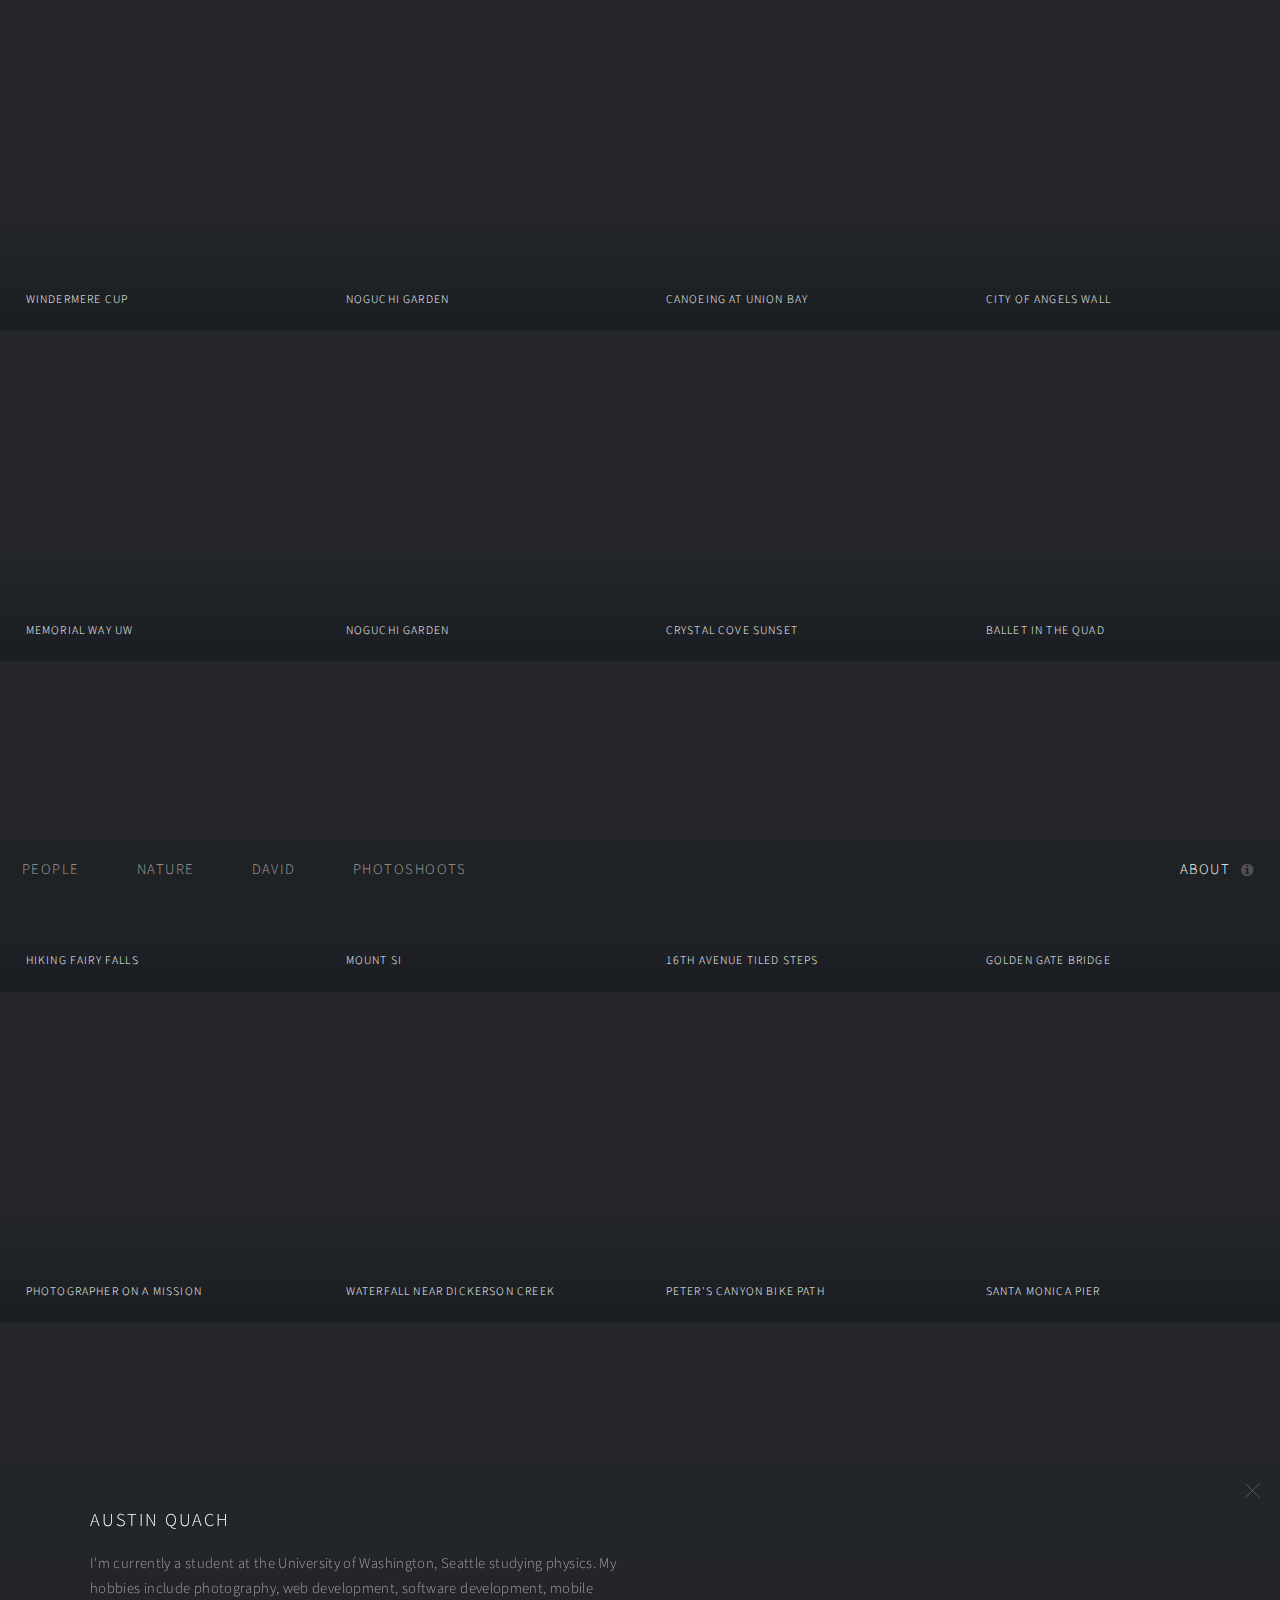
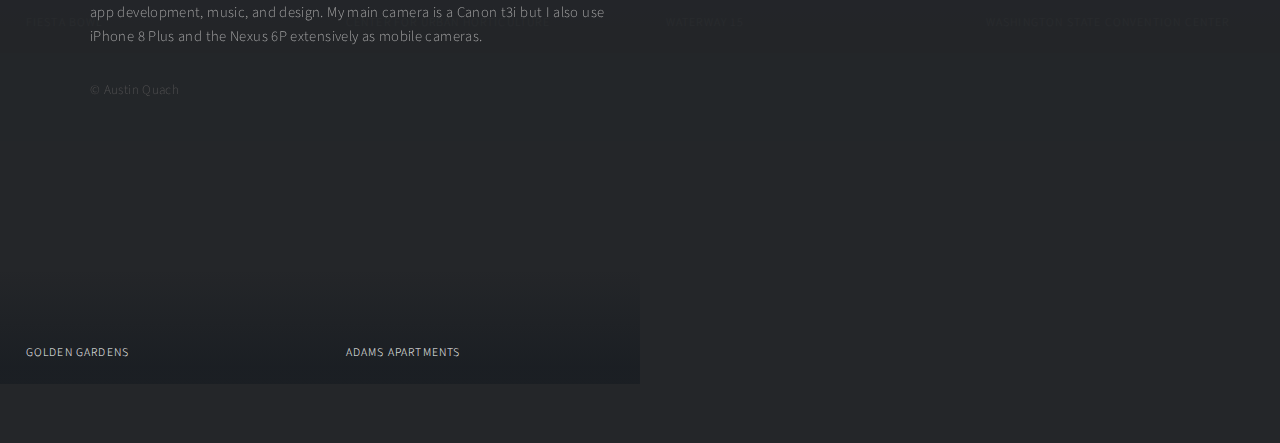
==== commit a285e0c1: "Added more photos" ====
--- a/index.html
+++ b/index.html
@@ -13,6 +13,9 @@
 		<link rel="stylesheet" href="assets/css/photoshoot.css" type="text/css"/>
 		<!--[if lte IE 9]><link rel="stylesheet" href="assets/css/ie9.css" /><![endif]-->
 		<!--[if lte IE 8]><link rel="stylesheet" href="assets/css/ie8.css" /><![endif]-->
+        <!-- Bootstrap Dropdown Hover CSS -->
+        <link href="assets/css/animate.min.css" rel="stylesheet">
+        <link href="assets/css/bootstrap-dropdownhover.min.css" rel="stylesheet">
 	</head>
 	<body>
 
@@ -23,8 +26,10 @@
 					<header id="header">
 						<h1><a href="index.html">People &nbsp &nbsp &nbsp &nbsp &nbsp &nbsp</a></h1>
 						<h1><a href="nature.html">Nature &nbsp &nbsp &nbsp &nbsp &nbsp &nbsp</a></h1>
-                        <h1><a href="david.html">David</a></h1>
-						<nav>
+                        <h1><a href="david.html">David &nbsp &nbsp &nbsp &nbsp &nbsp &nbsp</a></h1>
+                        <h1 class="dropbtn"><a href="#">Photoshoots</a></h1>
+                        
+                        <nav>
 							<ul>
 								<li><a href="#footer" class="icon fa-info-circle">About</a></li>
 							</ul>
@@ -97,6 +102,30 @@
 							<a href="https://goo.gl/RSxoKt" class="image"><img src="https://goo.gl/RSxoKt" alt="" /></a>
 							<h2>Santa Monica Pier</h2>
 						</article>
+                        <article class="thumb">
+							<a href="https://goo.gl/n3EiRD" class="image"><img src="https://goo.gl/n3EiRD" alt="" /></a>
+							<h2>Fiesta Bowl</h2>
+						</article>
+                        <article class="thumb">
+							<a href="https://goo.gl/6UbLeY" class="image"><img src="https://goo.gl/6UbLeY" alt="" /></a>
+							<h2>Center for Urban Horticulture</h2>
+						</article>
+                        <article class="thumb">
+							<a href="https://goo.gl/gWaKYG" class="image"><img src="https://goo.gl/gWaKYG" alt="" /></a>
+							<h2>Waterway 15</h2>
+						</article>
+                        <article class="thumb">
+							<a href="https://goo.gl/r323nC" class="image"><img src="https://goo.gl/r323nC" alt="" /></a>
+							<h2>Washington State Convention Center</h2>
+						</article>
+                        <article class="thumb">
+							<a href="https://goo.gl/27XZQp" class="image"><img src="https://goo.gl/27XZQp" alt="" /></a>
+							<h2>Golden Gardens</h2>
+						</article>
+                        <article class="thumb">
+							<a href="https://goo.gl/bp52QF" class="image"><img src="https://goo.gl/bp52QF" alt="" /></a>
+							<h2>Adams Apartments</h2>
+						</article>
 					</div>
 
 					<!-- Footer -->
@@ -110,6 +139,7 @@
 											web development, software development, mobile app development, music, and design. My main camera is a Canon t3i but I also use
 										  iPhone 8 Plus and the Nexus 6P extensively as mobile cameras.
 										</p>
+                                        
 									</section>
 									<!--
 									<section>
@@ -161,5 +191,8 @@
 			<!--[if lte IE 8]><script src="assets/js/ie/respond.min.js"></script><![endif]-->
 			<script src="assets/js/main.js"></script>
 
+        <!-- Bootstrap Dropdown Hover JS -->
+            <script src="assets/js/bootstrap-dropdownhover.min.js"></script>
+
 	</body>
 </html>
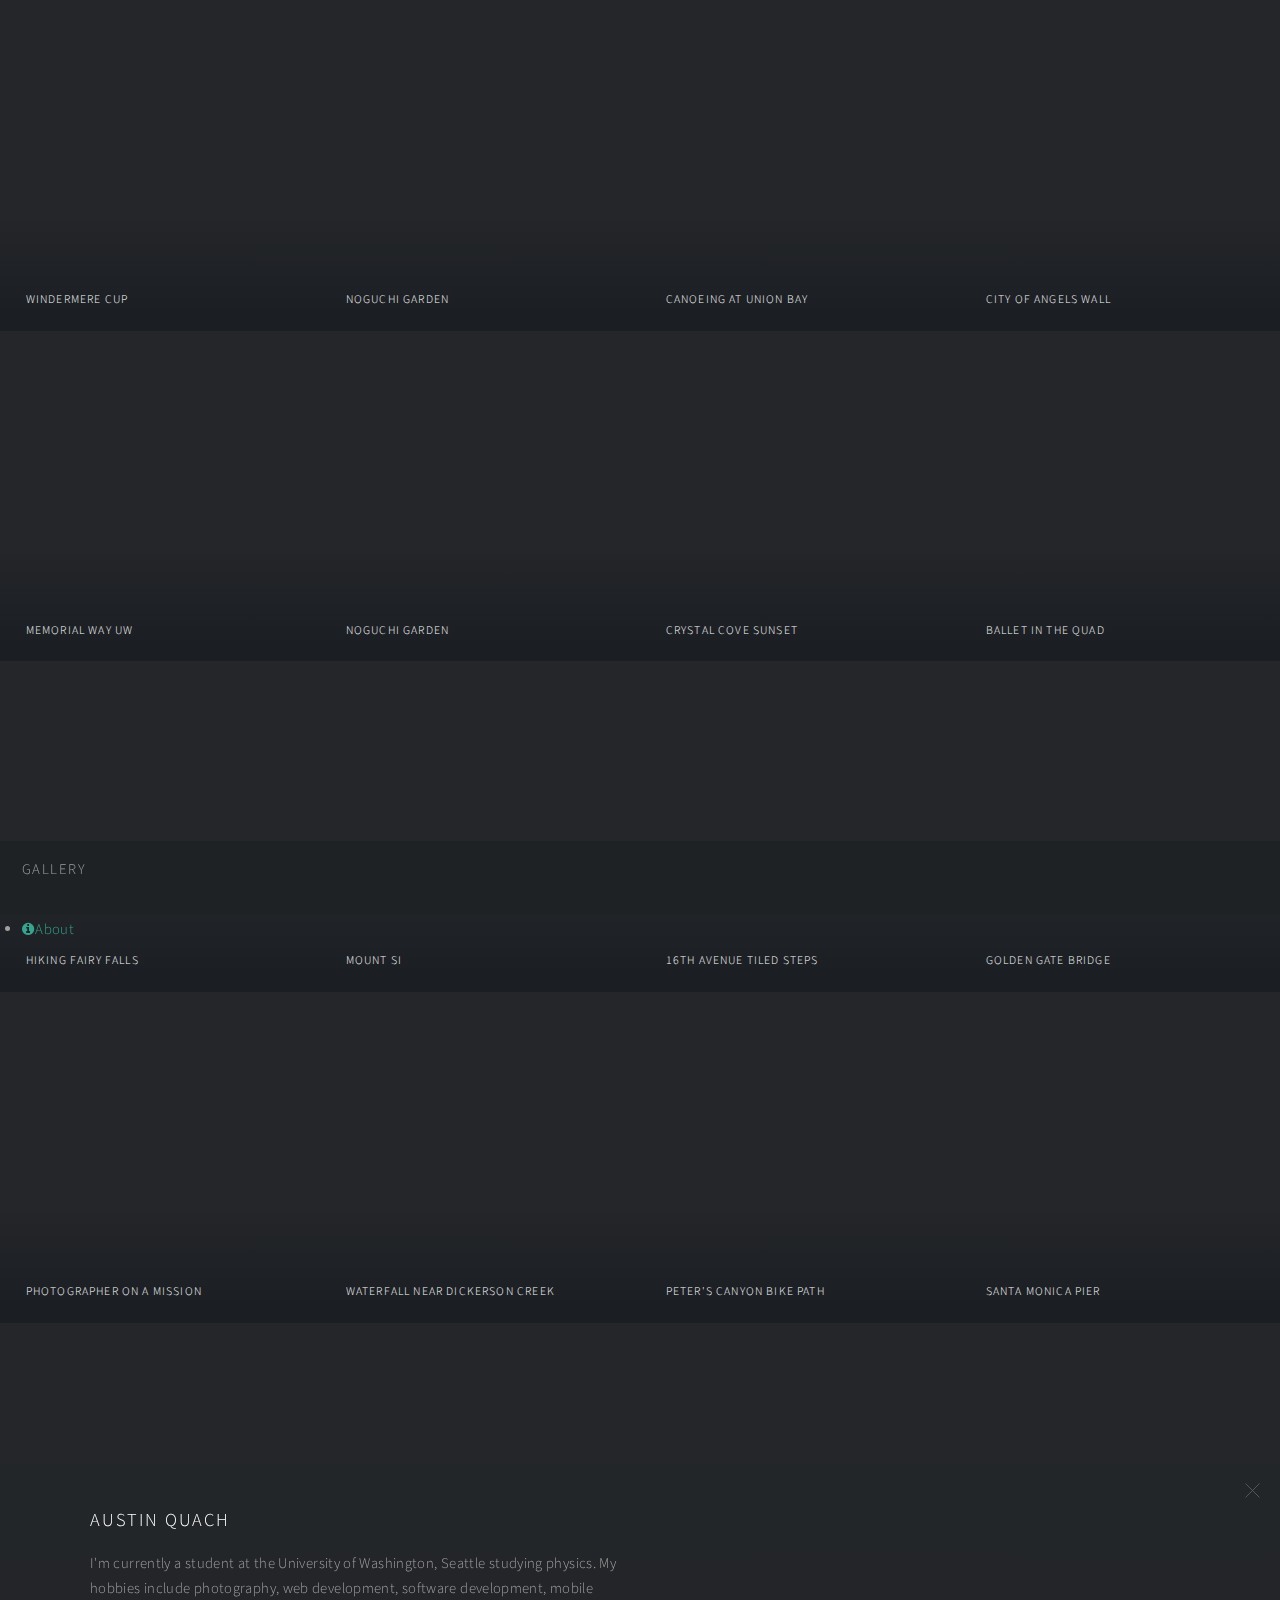
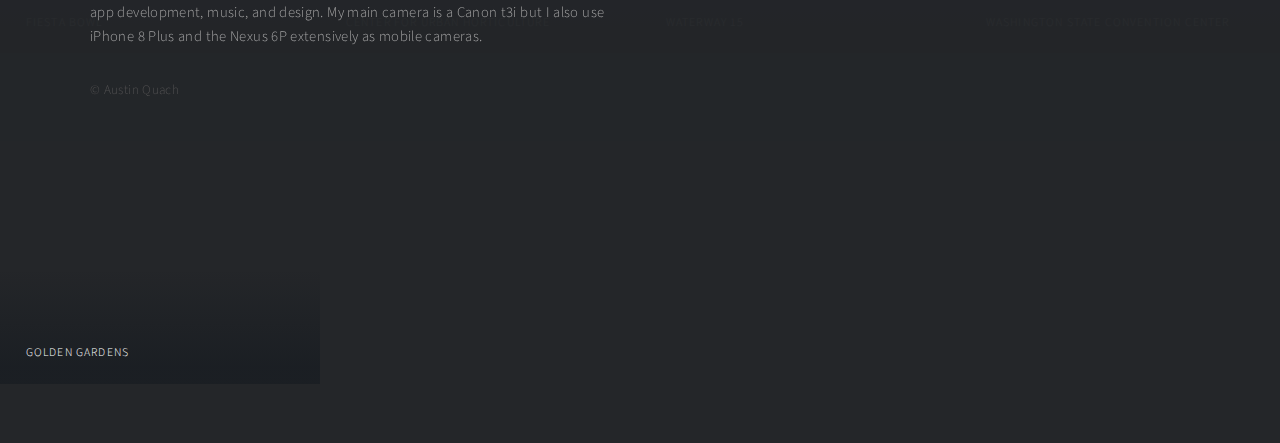
==== commit 8ff9e60d: "removed links" ====
--- a/index.html
+++ b/index.html
@@ -24,13 +24,7 @@
 
 				<!-- Header -->
 					<header id="header">
-						<h1><a href="index.html">People &nbsp &nbsp &nbsp &nbsp &nbsp &nbsp</a></h1>
-						<h1><a href="nature.html">Nature &nbsp &nbsp &nbsp &nbsp &nbsp &nbsp</a></h1>
-                        <h1><a href="david.html">David &nbsp &nbsp &nbsp &nbsp &nbsp &nbsp</a></h1>
-                        <h1 class="dropbtn"><a href="#">Photoshoots</a></h1>
-                        
-                        <nav>
-							<ul>
+						<h1><a href="index.html">Gallery &nbsp &nbsp &nbsp &nbsp &nbsp &nbsp</a></h1>
 								<li><a href="#footer" class="icon fa-info-circle">About</a></li>
 							</ul>
 						</nav>
@@ -74,57 +68,53 @@
 							<a href="https://goo.gl/VAD4bQ" class="image"><img src="https://goo.gl/VAD4bQ" alt="" /></a>
 							<h2>Hiking Fairy Falls</h2>
 						</article>
-                        <article class="thumb">
+          	<article class="thumb">
 							<a href="https://goo.gl/rqnykW" class="image"><img src="https://goo.gl/rqnykW" alt="" /></a>
 							<h2>Mount Si</h2>
 						</article>
-                        <article class="thumb">
+            <article class="thumb">
 							<a href="https://goo.gl/Xr6bjG" class="image"><img src="https://goo.gl/Xr6bjG" alt="" /></a>
 							<h2>16th Avenue Tiled Steps</h2>
 						</article>
-                        <article class="thumb">
+            <article class="thumb">
 							<a href="https://goo.gl/LsJgTW" class="image"><img src="https://goo.gl/LsJgTW" alt="" /></a>
 							<h2>Golden Gate Bridge</h2>
 						</article>
-                        <article class="thumb">
+            <article class="thumb">
 							<a href="https://goo.gl/N512p6" class="image"><img src="https://goo.gl/N512p6" alt="" /></a>
 							<h2>Photographer on a Mission</h2>
 						</article>
-                        <article class="thumb">
+            <article class="thumb">
 							<a href="https://goo.gl/uTKi2B" class="image"><img src="https://goo.gl/uTKi2B" alt="" /></a>
 							<h2>Waterfall near Dickerson Creek</h2>
 						</article>
-                        <article class="thumb">
+            <article class="thumb">
 							<a href="https://goo.gl/XuB4xu" class="image"><img src="https://goo.gl/XuB4xu" alt="" /></a>
 							<h2>Peter's Canyon Bike Path</h2>
 						</article>
-                        <article class="thumb">
+            <article class="thumb">
 							<a href="https://goo.gl/RSxoKt" class="image"><img src="https://goo.gl/RSxoKt" alt="" /></a>
 							<h2>Santa Monica Pier</h2>
 						</article>
-                        <article class="thumb">
+            <article class="thumb">
 							<a href="https://goo.gl/n3EiRD" class="image"><img src="https://goo.gl/n3EiRD" alt="" /></a>
 							<h2>Fiesta Bowl</h2>
 						</article>
-                        <article class="thumb">
+            <article class="thumb">
 							<a href="https://goo.gl/6UbLeY" class="image"><img src="https://goo.gl/6UbLeY" alt="" /></a>
 							<h2>Center for Urban Horticulture</h2>
 						</article>
-                        <article class="thumb">
+            <article class="thumb">
 							<a href="https://goo.gl/gWaKYG" class="image"><img src="https://goo.gl/gWaKYG" alt="" /></a>
 							<h2>Waterway 15</h2>
 						</article>
-                        <article class="thumb">
+            <article class="thumb">
 							<a href="https://goo.gl/r323nC" class="image"><img src="https://goo.gl/r323nC" alt="" /></a>
 							<h2>Washington State Convention Center</h2>
 						</article>
-                        <article class="thumb">
+            <article class="thumb">
 							<a href="https://goo.gl/27XZQp" class="image"><img src="https://goo.gl/27XZQp" alt="" /></a>
 							<h2>Golden Gardens</h2>
-						</article>
-                        <article class="thumb">
-							<a href="https://goo.gl/bp52QF" class="image"><img src="https://goo.gl/bp52QF" alt="" /></a>
-							<h2>Adams Apartments</h2>
 						</article>
 					</div>
 
@@ -139,7 +129,7 @@
 											web development, software development, mobile app development, music, and design. My main camera is a Canon t3i but I also use
 										  iPhone 8 Plus and the Nexus 6P extensively as mobile cameras.
 										</p>
-                                        
+
 									</section>
 									<!--
 									<section>
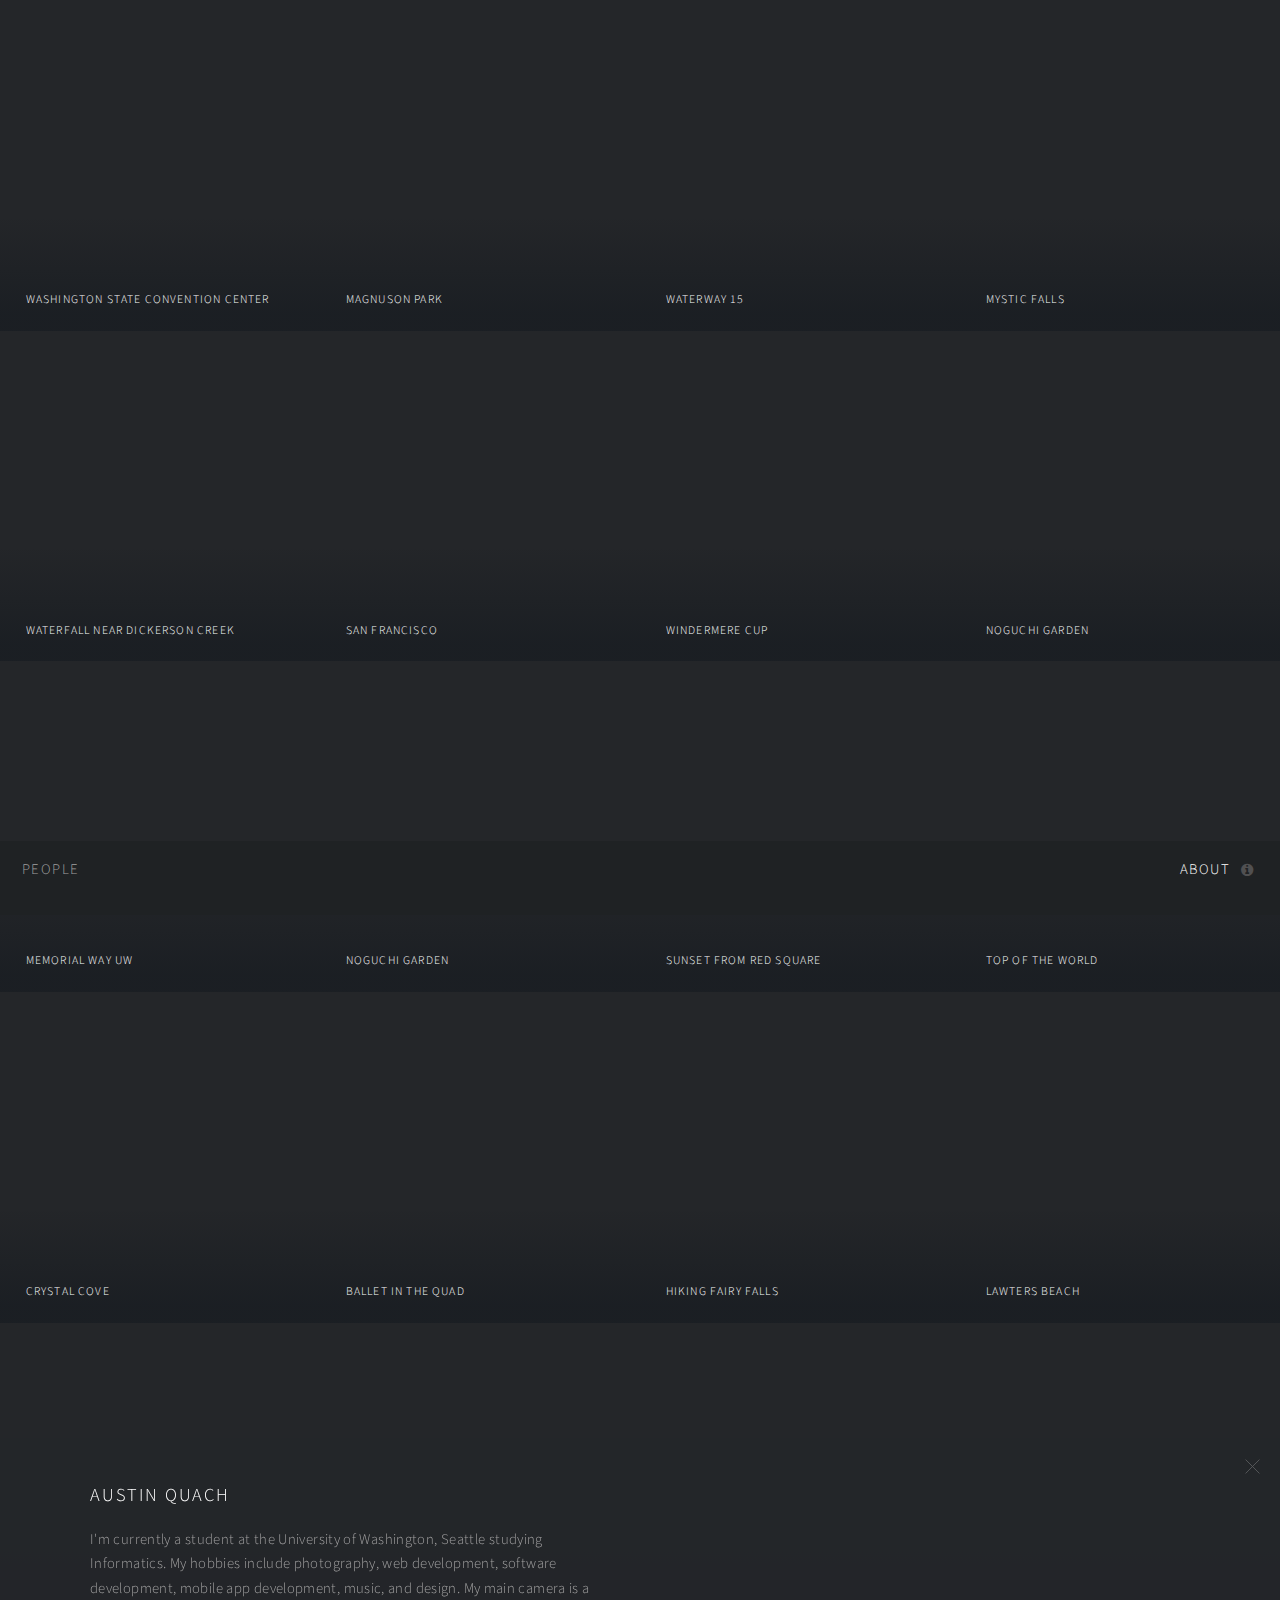
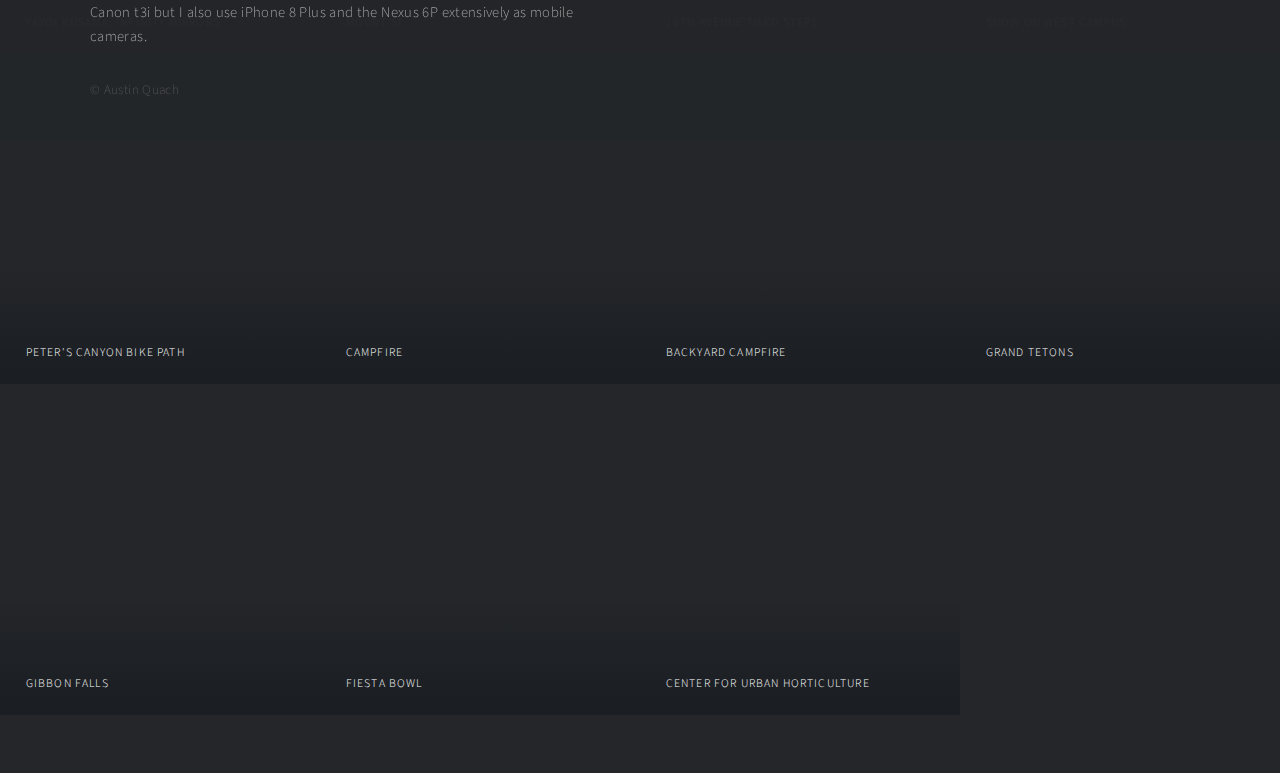
==== commit 7352f653: "update images" ====
--- a/index.html
+++ b/index.html
@@ -23,16 +23,43 @@
 			<div id="wrapper">
 
 				<!-- Header -->
-					<header id="header">
-						<h1><a href="index.html">Gallery &nbsp &nbsp &nbsp &nbsp &nbsp &nbsp</a></h1>
-								<li><a href="#footer" class="icon fa-info-circle">About</a></li>
-							</ul>
-						</nav>
-					</header>
+				<header id="header">
+					<h1><a href="index.html">People &nbsp &nbsp &nbsp &nbsp &nbsp &nbsp</a></h1>
+					<nav>
+						<ul>
+							<li><a href="#footer" class="icon fa-info-circle">About</a></li>
+						</ul>
+					</nav>
+				</header>
+
 
 					<!-- Main -->
 					<div id="main">
 						<article class="thumb">
+							<a href="https://goo.gl/r323nC" class="image"><img src="https://goo.gl/r323nC" alt="" /></a>
+							<h2>Washington State Convention Center</h2>
+						</article>
+						<article class="thumb">
+							<a href="https://goo.gl/AFgDKu" class="image"><img src="https://goo.gl/AFgDKu" alt="" /></a>
+							<h2>Magnuson Park</h2>
+						</article>
+						<article class="thumb">
+							<a href="https://goo.gl/gWaKYG" class="image"><img src="https://goo.gl/gWaKYG" alt="" /></a>
+							<h2>Waterway 15</h2>
+						</article>
+						<article class="thumb">
+							<a href="https://goo.gl/muvzYB" class="image"><img src="https://goo.gl/muvzYB" alt="" /></a>
+							<h2>Mystic Falls</h2>
+						</article>
+						<article class="thumb">
+							<a href="https://goo.gl/uTKi2B" class="image"><img src="https://goo.gl/uTKi2B" alt="" /></a>
+							<h2>Waterfall near Dickerson Creek</h2>
+						</article>
+						<article class="thumb">
+							<a href="https://goo.gl/ZtMGea" class="image"><img src="https://goo.gl/ZtMGea" alt="" /></a>
+							<h2>San Francisco</h2>
+						</article>
+						<article class="thumb">
 							<a href="https://goo.gl/KvIf8w" class="image"><img src="https://goo.gl/KvIf8w" alt="" /></a>
 							<h2>Windermere Cup</h2>
 						</article>
@@ -41,14 +68,6 @@
 							<h2>Noguchi Garden</h2>
 						</article>
 						<article class="thumb">
-							<a href="https://goo.gl/PukN90" class="image"><img src="https://goo.gl/PukN90" alt="" /></a>
-							<h2>Canoeing at Union Bay</h2>
-						</article>
-						<article class="thumb">
-							<a href="https://goo.gl/n98YCn" class="image"><img src="https://goo.gl/n98YCn" alt="" /></a>
-							<h2>City of Angels Wall</h2>
-						</article>
-						<article class="thumb">
 							<a href="https://goo.gl/LkSMUK" class="image"><img src="https://goo.gl/LkSMUK" alt="" /></a>
 							<h2>Memorial Way UW</h2>
 						</article>
@@ -57,8 +76,16 @@
 							<h2>Noguchi Garden</h2>
 						</article>
 						<article class="thumb">
-							<a href="https://goo.gl/xJsypk" class="image"><img src="https://goo.gl/xJsypk" alt="" /></a>
-							<h2>Crystal Cove Sunset</h2>
+							<a href="https://goo.gl/2pnRNy" class="image"><img src="https://goo.gl/2pnRNy" alt="" /></a>
+							<h2>Sunset from Red Square</h2>
+						</article>
+            <article class="thumb">
+							<a href="https://goo.gl/bQdSoG" class="image"><img src="https://goo.gl/bQdSoG" alt="" /></a>
+							<h2>Top of the World</h2>
+						</article>
+            <article class="thumb">
+							<a href="https://goo.gl/H8sdAZ" class="image"><img src="https://goo.gl/H8sdAZ" alt="" /></a>
+							<h2>Crystal Cove</h2>
 						</article>
 						<article class="thumb">
 							<a href="https://goo.gl/u14JZe" class="image"><img src="https://goo.gl/u14JZe" alt="" /></a>
@@ -67,6 +94,14 @@
 						<article class="thumb">
 							<a href="https://goo.gl/VAD4bQ" class="image"><img src="https://goo.gl/VAD4bQ" alt="" /></a>
 							<h2>Hiking Fairy Falls</h2>
+						</article>
+						<article class="thumb">
+							<a href="https://goo.gl/N5wKKr" class="image"><img src="https://goo.gl/N5wKKr" alt="" /></a>
+							<h2>Lawters Beach</h2>
+						</article>
+            <article class="thumb">
+							<a href="https://goo.gl/kxbT9X" class="image"><img src="https://goo.gl/kxbT9X" alt="" /></a>
+							<h2>Yayoi Kusama: Infinity Mirrors</h2>
 						</article>
           	<article class="thumb">
 							<a href="https://goo.gl/rqnykW" class="image"><img src="https://goo.gl/rqnykW" alt="" /></a>
@@ -76,25 +111,29 @@
 							<a href="https://goo.gl/Xr6bjG" class="image"><img src="https://goo.gl/Xr6bjG" alt="" /></a>
 							<h2>16th Avenue Tiled Steps</h2>
 						</article>
-            <article class="thumb">
-							<a href="https://goo.gl/LsJgTW" class="image"><img src="https://goo.gl/LsJgTW" alt="" /></a>
-							<h2>Golden Gate Bridge</h2>
-						</article>
-            <article class="thumb">
-							<a href="https://goo.gl/N512p6" class="image"><img src="https://goo.gl/N512p6" alt="" /></a>
-							<h2>Photographer on a Mission</h2>
-						</article>
-            <article class="thumb">
-							<a href="https://goo.gl/uTKi2B" class="image"><img src="https://goo.gl/uTKi2B" alt="" /></a>
-							<h2>Waterfall near Dickerson Creek</h2>
+						<article class="thumb">
+							<a href="https://goo.gl/yMsdzG" class="image"><img src="https://goo.gl/yMsdzG" alt="" /></a>
+							<h2>Snow on West Campus</h2>
 						</article>
             <article class="thumb">
 							<a href="https://goo.gl/XuB4xu" class="image"><img src="https://goo.gl/XuB4xu" alt="" /></a>
 							<h2>Peter's Canyon Bike Path</h2>
 						</article>
-            <article class="thumb">
-							<a href="https://goo.gl/RSxoKt" class="image"><img src="https://goo.gl/RSxoKt" alt="" /></a>
-							<h2>Santa Monica Pier</h2>
+						<article class="thumb">
+							<a href="https://goo.gl/pDGPKF" class="image"><img src="https://goo.gl/pDGPKF" alt="" /></a>
+							<h2>Campfire</h2>
+						</article>
+						<article class="thumb">
+							<a href="https://goo.gl/0g69cc" class="image"><img src="https://goo.gl/0g69cc" alt="" /></a>
+							<h2>Backyard Campfire</h2>
+						</article>
+						<article class="thumb">
+							<a href="https://goo.gl/q62iTR" class="image"><img src="https://goo.gl/q62iTR" alt="" /></a>
+							<h2>Grand Tetons</h2>
+						</article>
+						<article class="thumb">
+							<a href="https://goo.gl/aBXGTp" class="image"><img src="https://goo.gl/aBXGTp" alt="" /></a>
+							<h2>Gibbon Falls</h2>
 						</article>
             <article class="thumb">
 							<a href="https://goo.gl/n3EiRD" class="image"><img src="https://goo.gl/n3EiRD" alt="" /></a>
@@ -104,18 +143,7 @@
 							<a href="https://goo.gl/6UbLeY" class="image"><img src="https://goo.gl/6UbLeY" alt="" /></a>
 							<h2>Center for Urban Horticulture</h2>
 						</article>
-            <article class="thumb">
-							<a href="https://goo.gl/gWaKYG" class="image"><img src="https://goo.gl/gWaKYG" alt="" /></a>
-							<h2>Waterway 15</h2>
-						</article>
-            <article class="thumb">
-							<a href="https://goo.gl/r323nC" class="image"><img src="https://goo.gl/r323nC" alt="" /></a>
-							<h2>Washington State Convention Center</h2>
-						</article>
-            <article class="thumb">
-							<a href="https://goo.gl/27XZQp" class="image"><img src="https://goo.gl/27XZQp" alt="" /></a>
-							<h2>Golden Gardens</h2>
-						</article>
+
 					</div>
 
 					<!-- Footer -->
@@ -125,9 +153,7 @@
 									<section>
 										<h2>Austin Quach</h2>
 										<p>
-											I'm currently a student at the University of Washington, Seattle studying physics. My hobbies include photography,
-											web development, software development, mobile app development, music, and design. My main camera is a Canon t3i but I also use
-										  iPhone 8 Plus and the Nexus 6P extensively as mobile cameras.
+											I'm currently a student at the University of Washington, Seattle studying Informatics. My hobbies include photography, web development, software development, mobile app development, music, and design. My main camera is a Canon t3i but I also use iPhone 8 Plus and the Nexus 6P extensively as mobile cameras.
 										</p>
 
 									</section>
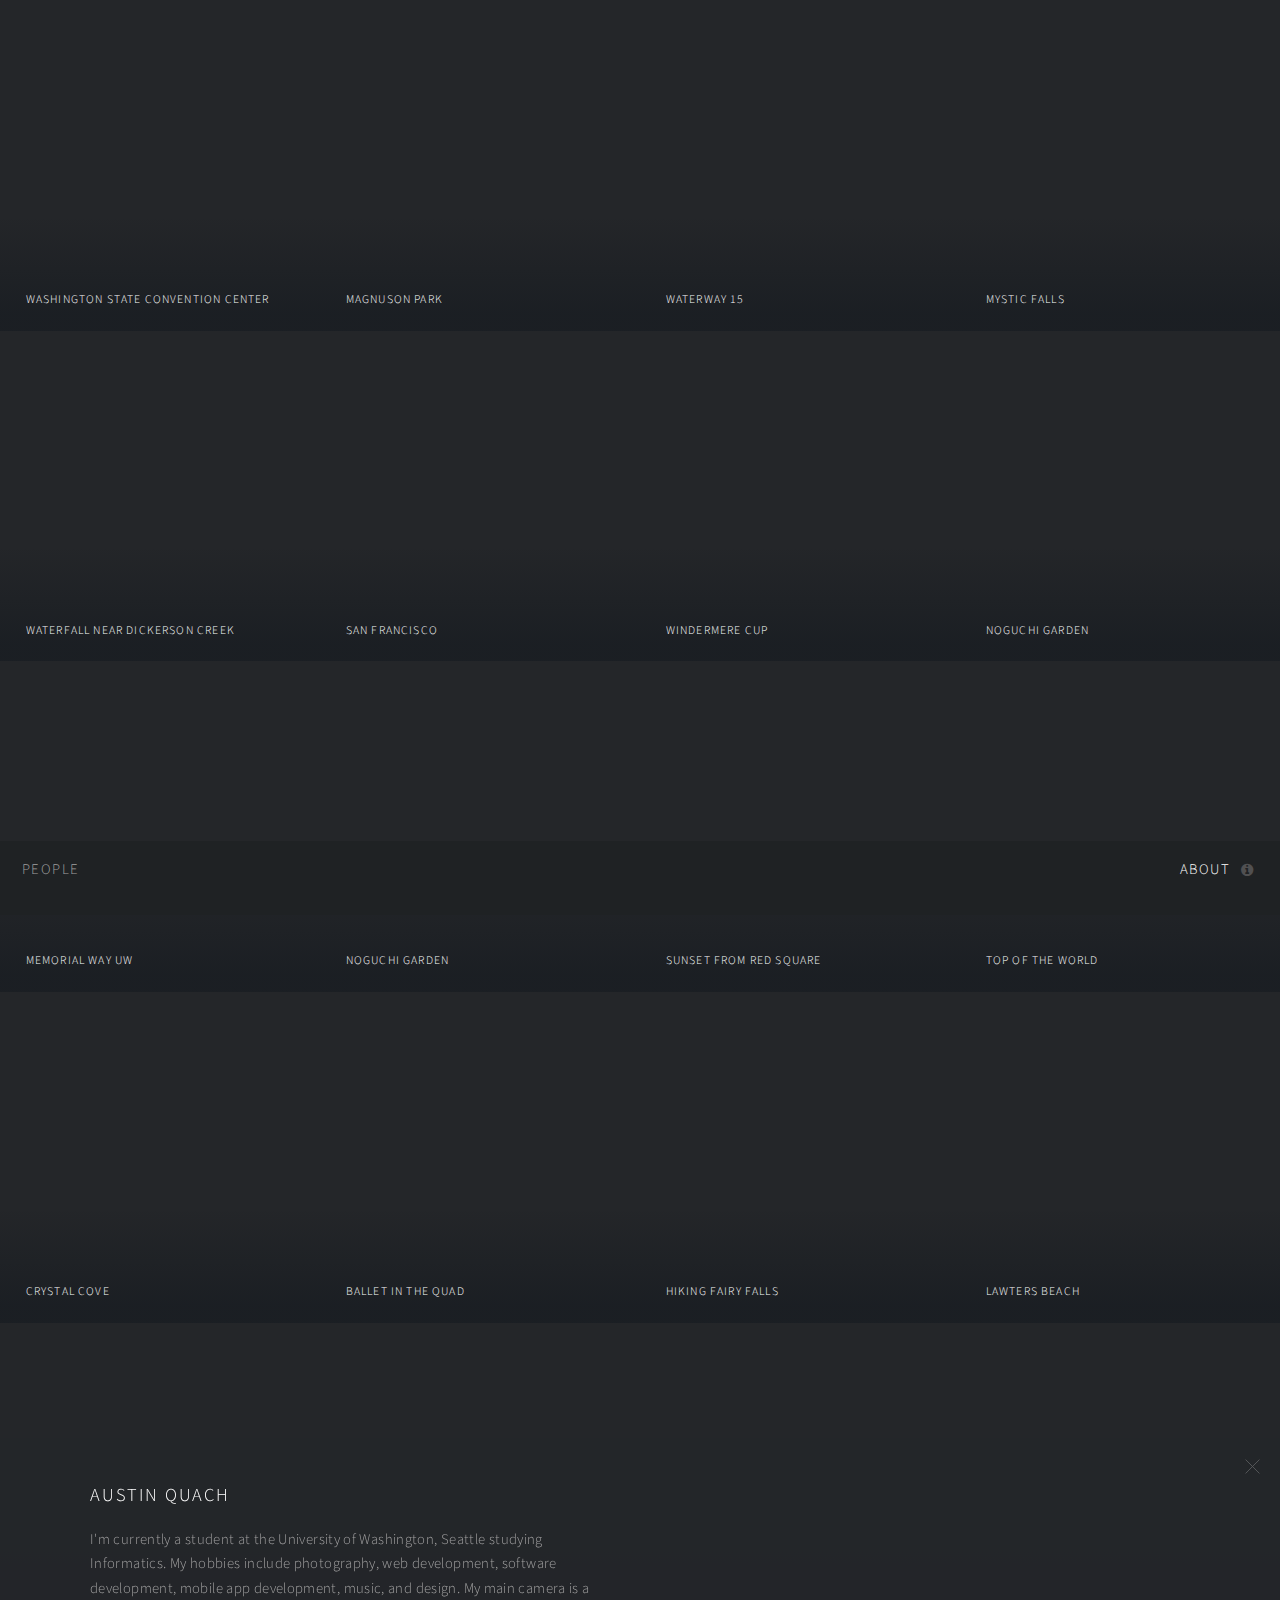
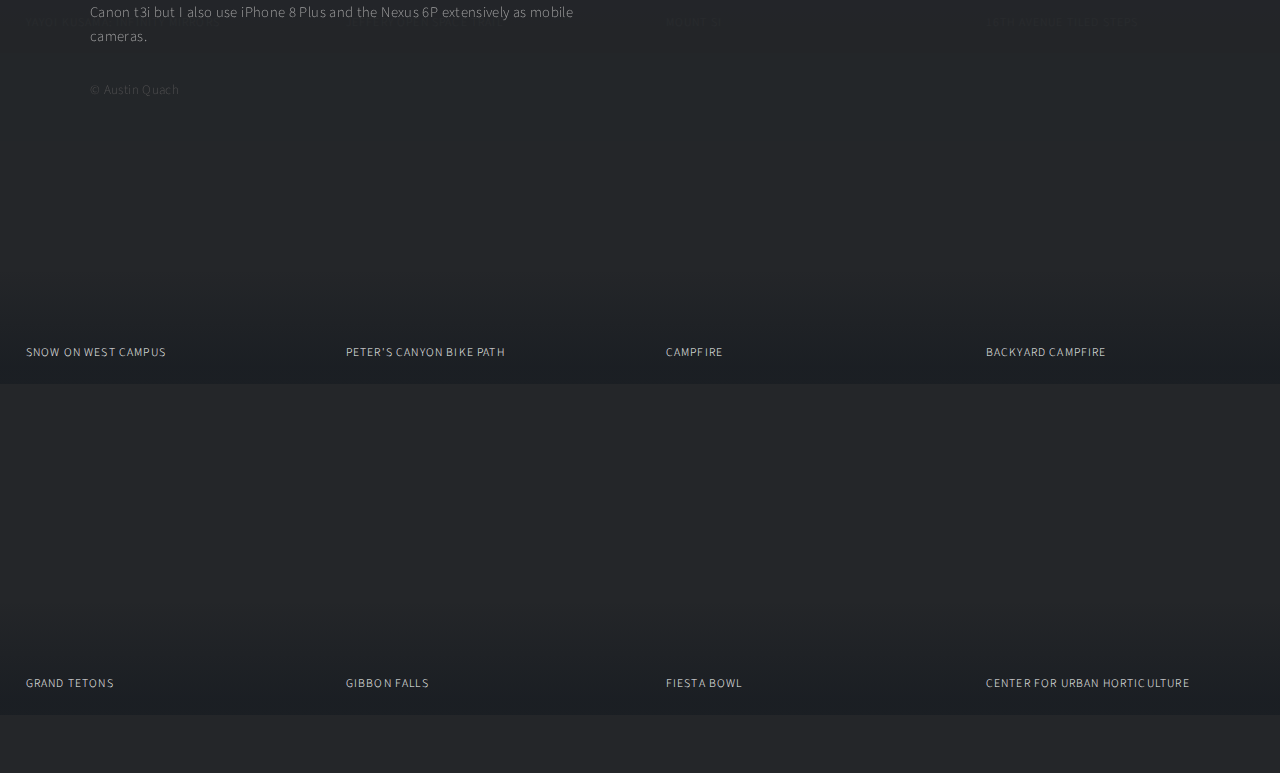
==== commit 305c84f8: "Add more pics" ====
--- a/index.html
+++ b/index.html
@@ -102,6 +102,10 @@
             <article class="thumb">
 							<a href="https://goo.gl/kxbT9X" class="image"><img src="https://goo.gl/kxbT9X" alt="" /></a>
 							<h2>Yayoi Kusama: Infinity Mirrors</h2>
+						</article>
+						<article class="thumb">
+							<a href="https://goo.gl/joKkfv" class="image"><img src="https://goo.gl/joKkfv" alt="" /></a>
+							<h2>Jeffery Open Space Trail</h2>
 						</article>
           	<article class="thumb">
 							<a href="https://goo.gl/rqnykW" class="image"><img src="https://goo.gl/rqnykW" alt="" /></a>
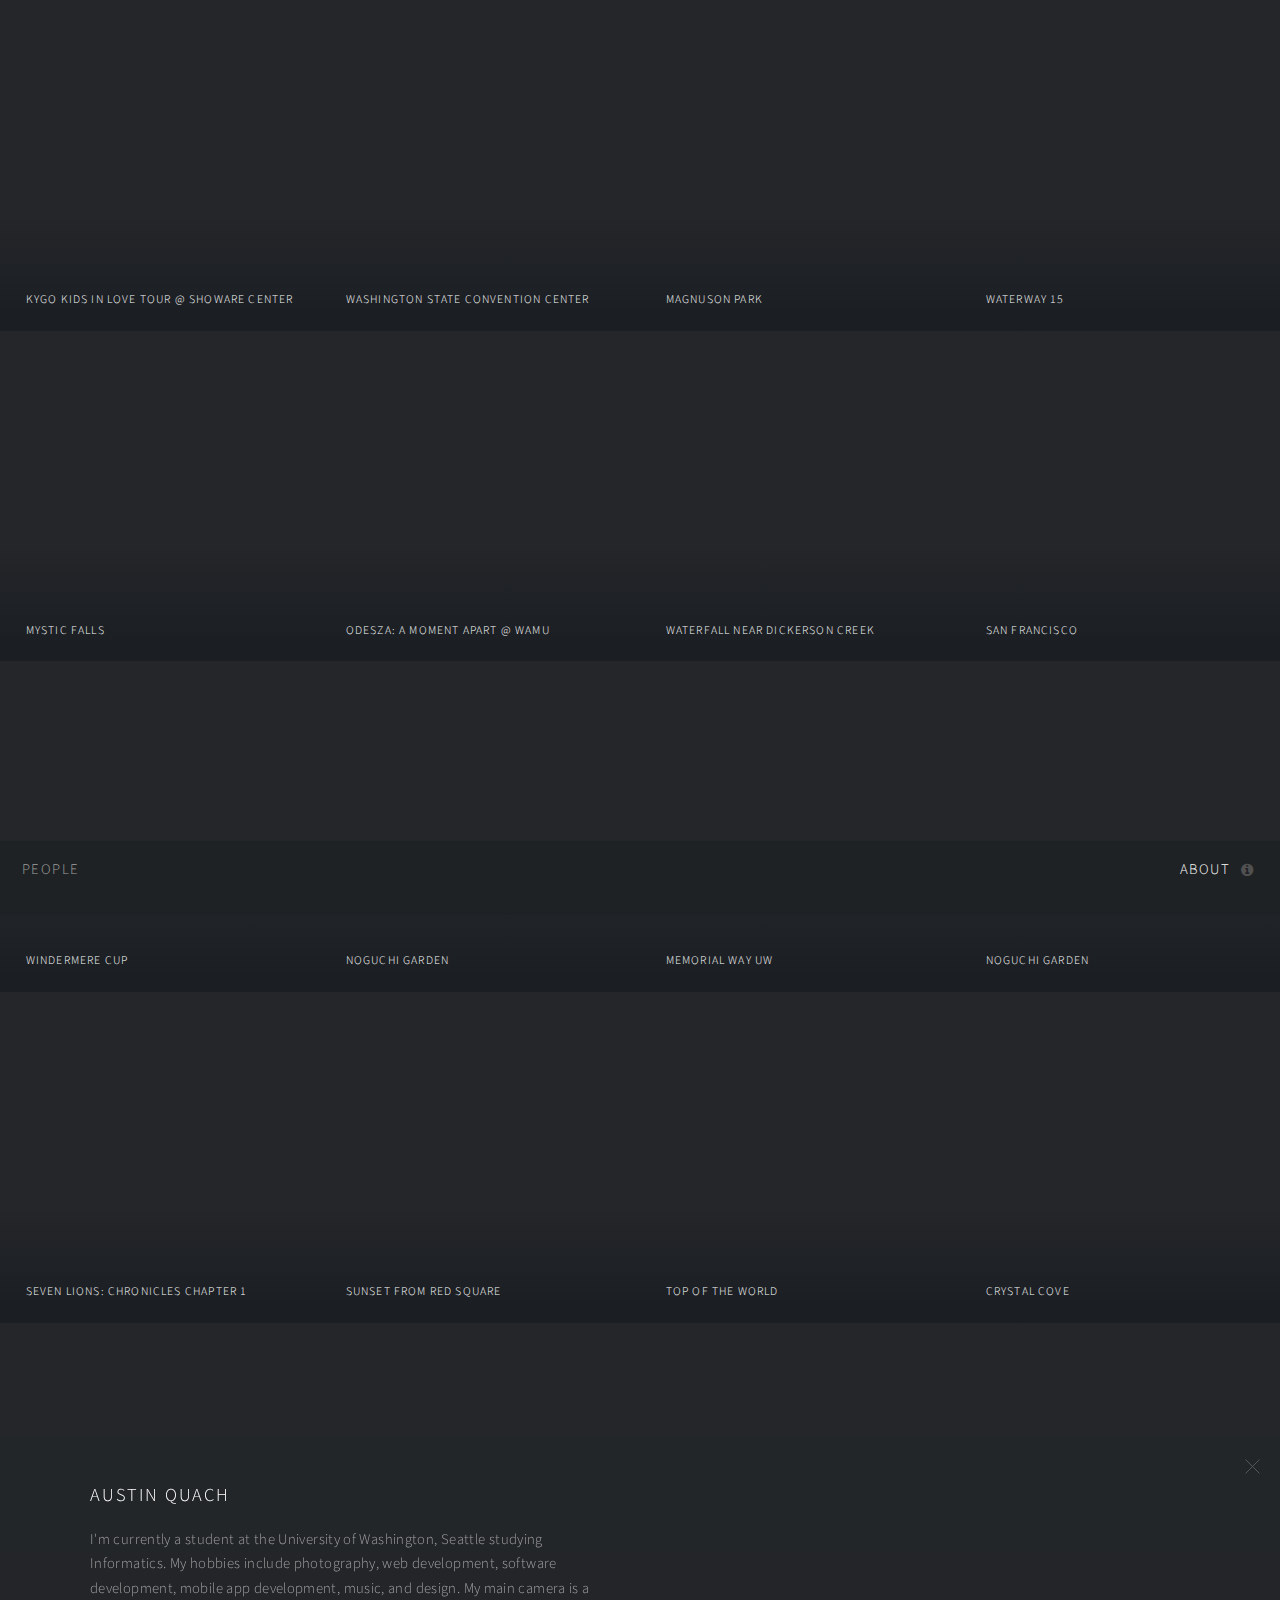
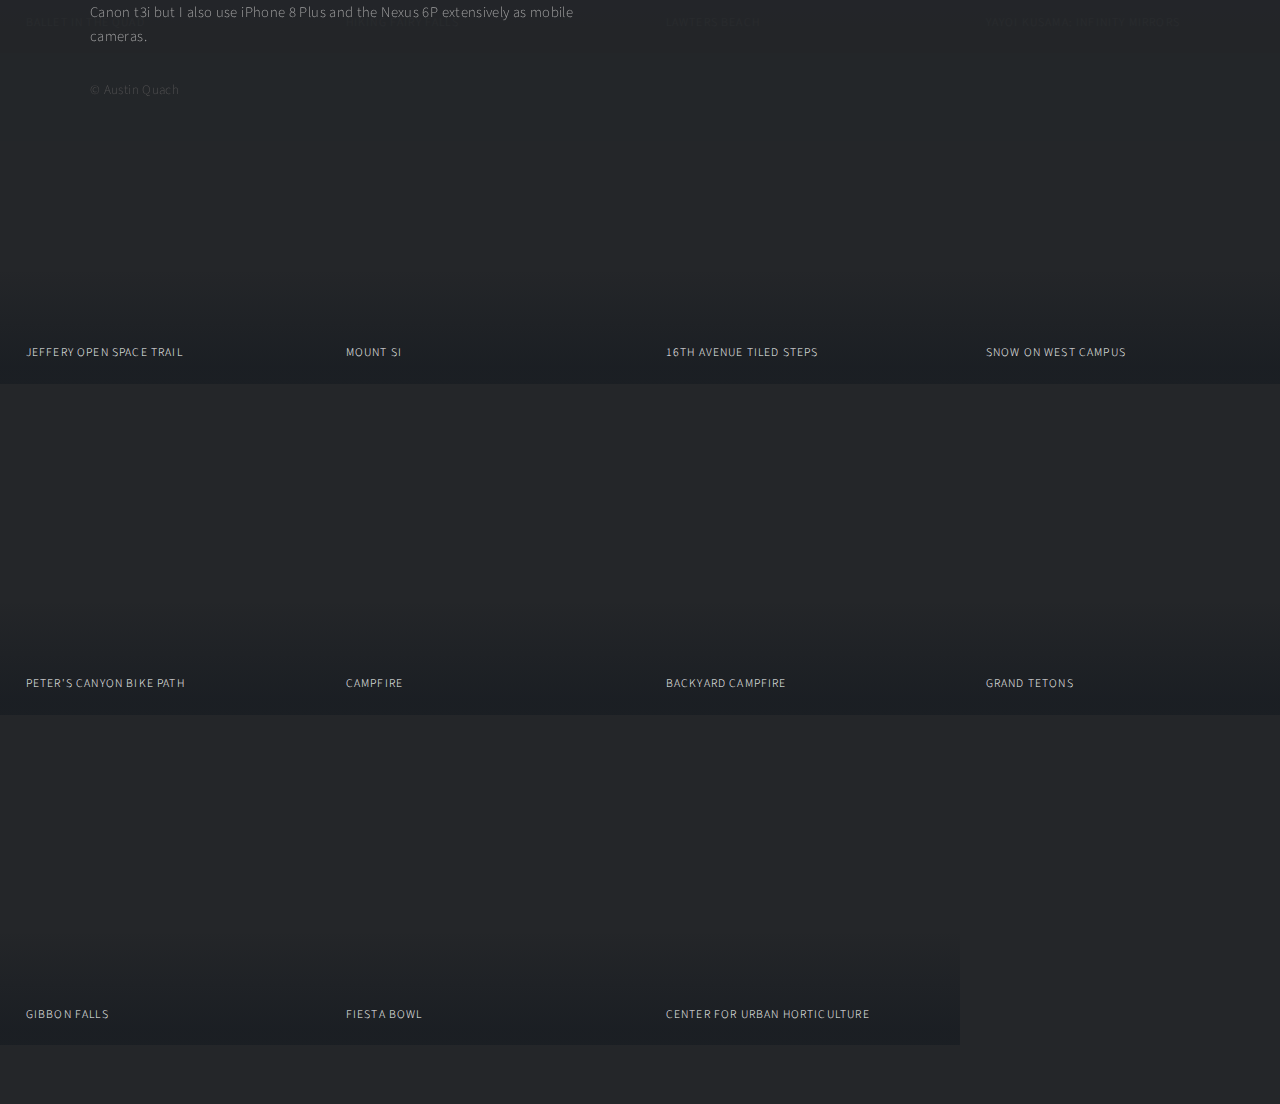
==== commit 7507004c: "Update images" ====
--- a/index.html
+++ b/index.html
@@ -36,6 +36,10 @@
 					<!-- Main -->
 					<div id="main">
 						<article class="thumb">
+							<a href="https://goo.gl/UaKVPP" class="image"><img src="https://goo.gl/UaKVPP" alt="" /></a>
+							<h2>Kygo Kids in Love Tour @ ShoWare Center</h2>
+						</article>
+						<article class="thumb">
 							<a href="https://goo.gl/r323nC" class="image"><img src="https://goo.gl/r323nC" alt="" /></a>
 							<h2>Washington State Convention Center</h2>
 						</article>
@@ -52,6 +56,10 @@
 							<h2>Mystic Falls</h2>
 						</article>
 						<article class="thumb">
+							<a href="https://goo.gl/A93bsP" class="image"><img src="https://goo.gl/A93bsP" alt="" /></a>
+							<h2>Odesza: A Moment Apart @ Wamu</h2>
+						</article>
+						<article class="thumb">
 							<a href="https://goo.gl/uTKi2B" class="image"><img src="https://goo.gl/uTKi2B" alt="" /></a>
 							<h2>Waterfall near Dickerson Creek</h2>
 						</article>
@@ -74,6 +82,10 @@
 						<article class="thumb">
 							<a href="https://goo.gl/RG7tTa" class="image"><img src="https://goo.gl/RG7tTa" alt="" /></a>
 							<h2>Noguchi Garden</h2>
+						</article>
+						<article class="thumb">
+							<a href="https://goo.gl/CXQRiQ" class="image"><img src="https://goo.gl/CXQRiQ" alt="" /></a>
+							<h2>Seven Lions: Chronicles Chapter 1</h2>
 						</article>
 						<article class="thumb">
 							<a href="https://goo.gl/2pnRNy" class="image"><img src="https://goo.gl/2pnRNy" alt="" /></a>
